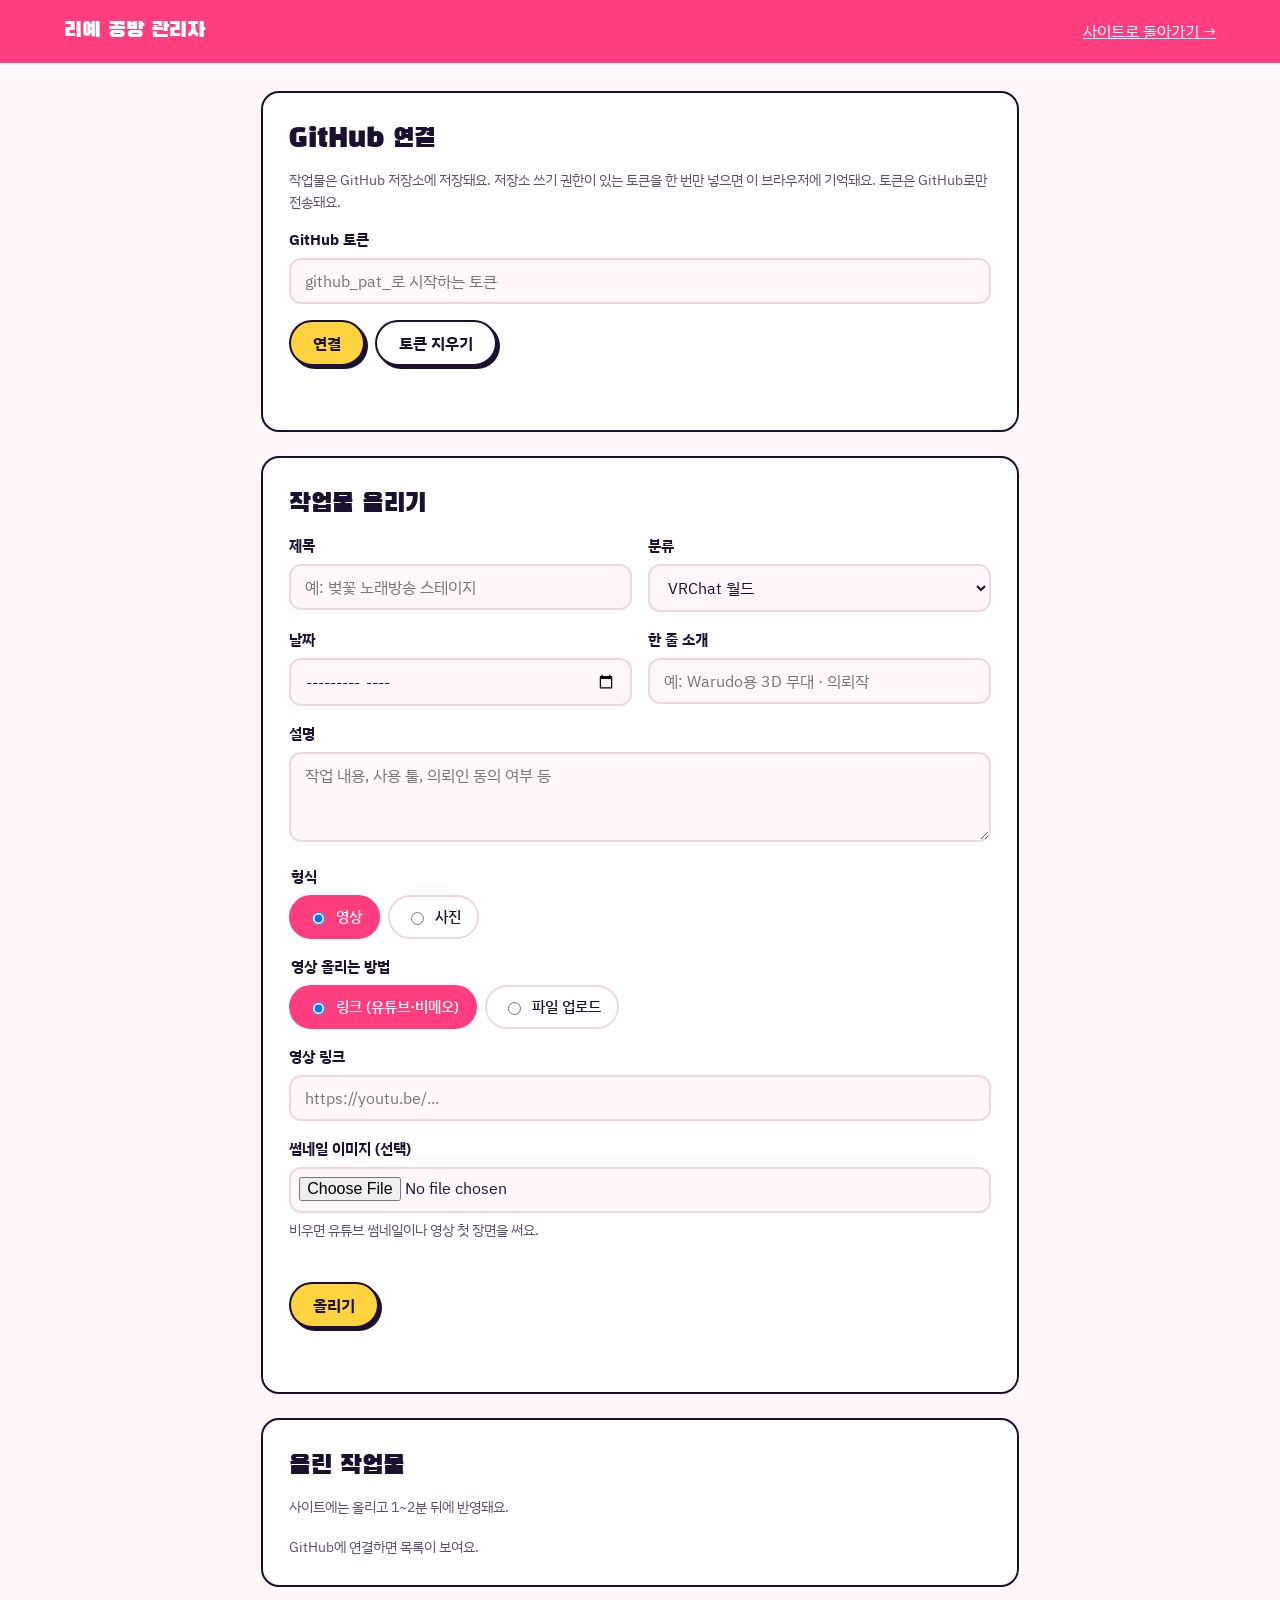
==== admin.html @ 63322f73 "Create admin.html" ====
<!DOCTYPE html>
<html lang="ko">
<head>
<meta charset="utf-8">
<meta name="viewport" content="width=device-width, initial-scale=1">
<meta name="robots" content="noindex">
<title>리예 공방 관리자</title>
<link href="https://fonts.googleapis.com/css2?family=Black+Han+Sans&family=IBM+Plex+Sans+KR:wght@400;500;700&display=swap" rel="stylesheet">
<style>
:root{color-scheme:light dark;--bg:light-dark(#fff7f9,#170d1f);--ink:light-dark(#1b1030,#f8eefc);--mute:light-dark(#5d4d6e,#c4b2d4);--card:light-dark(#fff,#24152f);--line:light-dark(#f0d6e0,#3a2647);--pink:#ff3d7f;--yel:#ffd23f}
*{box-sizing:border-box;min-width:0}
body{margin:0;background:var(--bg);color:var(--ink);font:16px/1.6 "IBM Plex Sans KR",system-ui,sans-serif}
header{background:var(--pink);color:#fff;padding:14px max(5vw,16px);display:flex;flex-wrap:wrap;gap:10px;align-items:center;justify-content:space-between}
header b{font-family:"Black Han Sans";font-size:22px;font-weight:400}
header a{color:#fff}
main{max-width:860px;margin:0 auto;padding:28px max(4vw,16px) 64px;display:grid;gap:24px}
h2{font-family:"Black Han Sans";font-weight:400;font-size:26px;margin:0 0 8px}
section{background:var(--card);border:2px solid light-dark(#1b1030,#5a3d6e);border-radius:18px;padding:clamp(16px,3vw,26px)}
label,legend{font-weight:700;font-size:15px;display:block;margin-bottom:6px}
input,select,textarea{width:100%;font:16px "IBM Plex Sans KR";color:var(--ink);background:var(--bg);border:2px solid var(--line);border-radius:12px;padding:10px 14px;min-height:46px}
input[type=file]{padding:8px}
textarea{min-height:90px;resize:vertical}
fieldset{border:0;padding:0;margin:0}
.grid{display:grid;gap:16px}
.two{display:grid;grid-template-columns:minmax(0,1fr) minmax(0,1fr);gap:16px}
.seg{display:flex;flex-wrap:wrap;gap:8px}
.seg label{display:inline-flex;align-items:center;gap:8px;min-height:44px;padding:0 16px;border:2px solid var(--line);border-radius:999px;cursor:pointer;font-weight:500;margin:0}
.seg input{width:auto;min-height:0}
.seg label:has(input:checked){background:var(--pink);border-color:var(--pink);color:#fff}
.btn{min-height:46px;padding:0 22px;border-radius:999px;border:2px solid #1b1030;background:var(--yel);color:#1b1030;font:700 16px "IBM Plex Sans KR";cursor:pointer;box-shadow:3px 3px 0 #1b1030}
.btn.g{background:var(--card);color:var(--ink)}
.btn:disabled{opacity:.5;cursor:wait}
.hint{font-size:14px;color:var(--mute);margin:6px 0 0}
.status{font-size:15px;min-height:1.5em;margin:0}
.ok{color:#14a05a}.bad{color:#e62a6c}
.list{display:grid;gap:10px}
.item{display:flex;align-items:center;gap:12px;border:1px solid var(--line);border-radius:12px;padding:10px 12px}
.item div{flex:1}.item b{display:block}.item span{font-size:14px;color:var(--mute)}
.item button{min-height:40px;padding:0 14px;border-radius:999px;border:2px solid var(--line);background:transparent;color:var(--ink);cursor:pointer;font:500 14px "IBM Plex Sans KR"}
.files{display:grid;gap:6px;margin-top:8px;font-size:14px;color:var(--mute)}
.bar{height:8px;border-radius:99px;background:var(--line);overflow:hidden;margin-top:8px}.bar i{display:block;height:100%;width:0;background:var(--pink);transition:width .2s}
[hidden]{display:none!important}
input:focus-visible,select:focus-visible,textarea:focus-visible,.btn:focus-visible,.seg label:has(input:focus-visible){outline:3px solid #5865f2;outline-offset:2px}
@media(max-width:600px){.two{grid-template-columns:minmax(0,1fr)}}
</style>
</head>
<body>
<header><b>리예 공방 관리자</b><a href="./">사이트로 돌아가기 →</a></header>
<main>

<section id="auth">
  <h2>GitHub 연결</h2>
  <p class="hint" style="margin:0 0 14px">작업물은 GitHub 저장소에 저장돼요. 저장소 쓰기 권한이 있는 토큰을 한 번만 넣으면 이 브라우저에 기억돼요. 토큰은 GitHub로만 전송돼요.</p>
  <div class="grid">
    <div><label for="tok">GitHub 토큰</label><input id="tok" type="password" autocomplete="off" placeholder="github_pat_로 시작하는 토큰"></div>
    <div style="display:flex;flex-wrap:wrap;gap:10px"><button class="btn" id="connect" type="button">연결</button><button class="btn g" id="logout" type="button">토큰 지우기</button></div>
    <p class="status" id="authMsg"></p>
  </div>
</section>

<section id="add">
  <h2>작업물 올리기</h2>
  <form id="f" class="grid" novalidate>
    <div class="two">
      <div><label for="title">제목</label><input id="title" placeholder="예: 벚꽃 노래방송 스테이지"></div>
      <div><label for="cat">분류</label><select id="cat"><option>VRChat 월드</option><option>방송 배경·무대</option><option>3D 모델링</option><option>방송용 영상</option><option>사진</option><option>기타</option></select></div>
    </div>
    <div class="two">
      <div><label for="date">날짜</label><input id="date" type="month"></div>
      <div><label for="desc0">한 줄 소개</label><input id="desc0" placeholder="예: Warudo용 3D 무대 · 의뢰작"></div>
    </div>
    <div><label for="desc">설명</label><textarea id="desc" placeholder="작업 내용, 사용 툴, 의뢰인 동의 여부 등"></textarea></div>

    <fieldset><legend>형식</legend>
      <div class="seg"><label><input type="radio" name="kind" value="video" checked>영상</label><label><input type="radio" name="kind" value="photo">사진</label></div>
    </fieldset>

    <div id="videoBox" class="grid">
      <fieldset><legend>영상 올리는 방법</legend>
        <div class="seg"><label><input type="radio" name="vsrc" value="link" checked>링크 (유튜브·비메오)</label><label><input type="radio" name="vsrc" value="file">파일 업로드</label></div>
      </fieldset>
      <div id="vLink"><label for="url">영상 링크</label><input id="url" inputmode="url" placeholder="https://youtu.be/..."></div>
      <div id="vFile" hidden><label for="vfile">영상 파일</label><input id="vfile" type="file" accept="video/*"><p class="hint">mp4(H.264) 권장. 파일 하나 최대 95MB까지, 긴 영상은 유튜브 링크를 추천해요.</p></div>
      <div><label for="thumb">썸네일 이미지 (선택)</label><input id="thumb" type="file" accept="image/*"><p class="hint">비우면 유튜브 썸네일이나 영상 첫 장면을 써요.</p></div>
    </div>

    <div id="photoBox" class="grid" hidden>
      <div><label for="pfiles">사진·영상 파일</label><input id="pfiles" type="file" accept="image/*,video/*" multiple><p class="hint">사진과 영상을 여러 개 함께 고를 수 있어요. 첫 번째 사진이 썸네일이 돼요.</p></div>
      <div><label for="plinks">추가 영상 링크 (선택, 줄마다 하나)</label><textarea id="plinks" style="min-height:60px" placeholder="https://youtu.be/..."></textarea></div>
    </div>
    <div class="files" id="picked"></div>

    <div><button class="btn" type="submit" id="save">올리기</button><div class="bar" hidden id="bar"><i></i></div></div>
    <p class="status" id="msg" role="status"></p>
  </form>
</section>

<section>
  <h2>올린 작업물</h2>
  <p class="hint" style="margin:0 0 12px">사이트에는 올리고 1~2분 뒤에 반영돼요.</p>
  <div class="list" id="list"><p class="hint">GitHub에 연결하면 목록이 보여요.</p></div>
</section>

</main>
<script>
{
const OWNER='Riye-web', REPO='riye-studio', BRANCH='main', API=`https://api.github.com/repos/${OWNER}/${REPO}`;
const $=id=>document.getElementById(id);
const esc=s=>String(s??'').replace(/[&<>"']/g,c=>({'&':'&amp;','<':'&lt;','>':'&gt;','"':'&quot;',"'":'&#39;'}[c]));
let token=''; try{token=localStorage.getItem('riye-gh')||''}catch(e){}
let works=[], worksSha=null;

const gh=async(path,opt={})=>{
  const r=await fetch(API+path,{...opt,headers:{Authorization:`Bearer ${token}`,Accept:'application/vnd.github+json','X-GitHub-Api-Version':'2022-11-28',...(opt.headers||{})}});
  if(!r.ok){const t=await r.json().catch(()=>({}));const e=new Error(t.message||r.status);e.status=r.status;throw e}
  return r.status===204?null:r.json();
};
const b64Text=s=>btoa(unescape(encodeURIComponent(s)));
const fromB64Text=s=>decodeURIComponent(escape(atob(s.replace(/\n/g,''))));
const fileB64=f=>new Promise((res,rej)=>{const r=new FileReader();r.onload=()=>res(String(r.result).split(',')[1]);r.onerror=rej;r.readAsDataURL(f)});
const slug=s=>s.normalize('NFKD').replace(/[^\w.-]+/g,'-').replace(/-+/g,'-').replace(/^-|-$/g,'').toLowerCase()||'file';

const loadWorks=async()=>{
  try{const d=await gh(`/contents/works.json?ref=${BRANCH}`);worksSha=d.sha;works=JSON.parse(fromB64Text(d.content)||'[]')}
  catch(e){if(e.status===404){works=[];worksSha=null}else throw e}
  renderList();
};
const saveWorks=async(msg)=>{
  const body={message:msg,content:b64Text(JSON.stringify(works,null,2)+'\n'),branch:BRANCH};
  if(worksSha) body.sha=worksSha;
  const d=await gh('/contents/works.json',{method:'PUT',body:JSON.stringify(body)});
  worksSha=d.content.sha;
};
const renderList=()=>{
  $('list').innerHTML=works.length?works.map(w=>`<div class="item"><div><b>${esc(w.title)}</b><span>${esc([w.kind==='photo'?'사진':'영상',w.category,w.date,`미디어 ${(w.media||[]).length}개`].filter(Boolean).join(' · '))}</span></div><button type="button" data-up="${esc(w.id)}" aria-label="위로">↑</button><button type="button" data-del="${esc(w.id)}">삭제</button></div>`).join(''):'<p class="hint">아직 올린 작업물이 없어요.</p>';
};

const connect=async()=>{
  token=$('tok').value.trim()||token;
  if(!token){$('authMsg').innerHTML='<span class="bad">토큰을 넣어주세요.</span>';return}
  $('authMsg').textContent='확인 중…';
  try{
    const r=await gh('');
    if(!r.permissions||!r.permissions.push) throw new Error('이 토큰은 저장소 쓰기 권한이 없어요');
    try{localStorage.setItem('riye-gh',token)}catch(e){}
    $('tok').value='';$('authMsg').innerHTML=`<span class="ok">${esc(r.full_name)} 연결됨</span>`;
    await loadWorks();
  }catch(e){$('authMsg').innerHTML=`<span class="bad">연결 실패: ${esc(e.message)}</span>`}
};
$('connect').addEventListener('click',connect);
$('logout').addEventListener('click',()=>{token='';try{localStorage.removeItem('riye-gh')}catch(e){}$('authMsg').textContent='토큰을 지웠어요.';$('list').innerHTML='<p class="hint">GitHub에 연결하면 목록이 보여요.</p>'});
if(token) connect();

const kind=()=>document.querySelector('input[name=kind]:checked').value;
const vsrc=()=>document.querySelector('input[name=vsrc]:checked').value;
const sync=()=>{
  $('videoBox').hidden=kind()!=='video';$('photoBox').hidden=kind()!=='photo';
  $('vLink').hidden=vsrc()!=='link';$('vFile').hidden=vsrc()!=='file';
  const fs=kind()==='photo'?[...$('pfiles').files]:[...(vsrc()==='file'?$('vfile').files:[]),...$('thumb').files];
  $('picked').innerHTML=fs.map(f=>`<span>${f.type.startsWith('video')?'🎬':'🖼'} ${esc(f.name)} · ${(f.size/1048576).toFixed(1)}MB${f.size>95*1048576?' <b class="bad">너무 커요</b>':''}</span>`).join('');
};
$('f').addEventListener('change',sync);sync();

const isLink=u=>/^https?:\/\/\S+$/i.test(u);
$('f').addEventListener('submit',async e=>{
  e.preventDefault();
  const msg=$('msg'),bar=$('bar'),fill=bar.firstElementChild;
  if(!token){msg.innerHTML='<span class="bad">먼저 GitHub에 연결해 주세요.</span>';return}
  const title=$('title').value.trim();
  if(!title){msg.innerHTML='<span class="bad">제목을 넣어주세요.</span>';$('title').focus();return}
  const k=kind(), uploads=[], media=[];let thumbFile=null;
  if(k==='video'){
    if(vsrc()==='link'){const u=$('url').value.trim();if(!isLink(u)){msg.innerHTML='<span class="bad">영상 링크를 확인해 주세요.</span>';return}media.push({type:'link',src:u})}
    else{const f=$('vfile').files[0];if(!f){msg.innerHTML='<span class="bad">영상 파일을 골라주세요.</span>';return}uploads.push({f,type:'video'})}
    thumbFile=$('thumb').files[0]||null;
  }else{
    const fs=[...$('pfiles').files];
    const links=$('plinks').value.split('\n').map(s=>s.trim()).filter(Boolean);
    if(!fs.length&&!links.length){msg.innerHTML='<span class="bad">사진이나 영상을 골라주세요.</span>';return}
    if(links.some(l=>!isLink(l))){msg.innerHTML='<span class="bad">영상 링크 형식을 확인해 주세요.</span>';return}
    fs.forEach(f=>uploads.push({f,type:f.type.startsWith('video')?'video':'image'}));
    links.forEach(l=>media.push({type:'link',src:l}));
  }
  const all=[...uploads.map(u=>u.f),...(thumbFile?[thumbFile]:[])];
  if(all.some(f=>f.size>95*1048576)){msg.innerHTML='<span class="bad">95MB가 넘는 파일이 있어요. 유튜브 링크로 올려주세요.</span>';return}

  const id=new Date().toISOString().slice(0,10).replace(/-/g,'')+'-'+Math.random().toString(36).slice(2,7);
  $('save').disabled=true;bar.hidden=false;fill.style.width='0%';
  try{
    const total=all.length+1;let done=0;
    const put=async(f,i)=>{
      const path=`works/${id}/${String(i).padStart(2,'0')}-${slug(f.name)}`;
      msg.textContent=`올리는 중: ${f.name}`;
      await gh('/contents/'+path.split('/').map(encodeURIComponent).join('/'),{method:'PUT',body:JSON.stringify({message:`포트폴리오 파일: ${title}`,content:await fileB64(f),branch:BRANCH})});
      fill.style.width=(++done/total*100)+'%';return path;
    };
    const fileMedia=[];
    for(let i=0;i<uploads.length;i++) fileMedia.push({type:uploads[i].type,src:await put(uploads[i].f,i+1)});
    const thumb=thumbFile?await put(thumbFile,0):undefined;
    msg.textContent='목록 저장 중…';
    await loadWorks();
    works.unshift({id,title,kind:k,category:$('cat').value,date:$('date').value.replace('-','.'),summary:$('desc0').value.trim(),desc:$('desc').value.trim(),...(thumb?{thumb}:{}),media:[...fileMedia,...media]});
    await saveWorks(`포트폴리오 추가: ${title}`);
    fill.style.width='100%';renderList();
    msg.innerHTML='<span class="ok">올렸어요! 1~2분 뒤 사이트에 나와요.</span>';
    $('f').reset();sync();
  }catch(err){msg.innerHTML=`<span class="bad">실패했어요: ${esc(err.message)}</span>`}
  finally{$('save').disabled=false;setTimeout(()=>bar.hidden=true,1500)}
});

$('list').addEventListener('click',async e=>{
  const del=e.target.closest('[data-del]'),up=e.target.closest('[data-up]');
  if(!del&&!up) return;
  const id=(del||up).dataset.del||(del||up).dataset.up;
  const i=works.findIndex(w=>w.id===id);if(i<0) return;
  if(del){
    if(del.dataset.sure!=='1'){del.dataset.sure='1';del.textContent='한 번 더 누르면 삭제';setTimeout(()=>{del.dataset.sure='';del.textContent='삭제'},4000);return}
    const [w]=works.splice(i,1);
    try{await saveWorks(`포트폴리오 삭제: ${w.title}`);renderList()}catch(err){works.splice(i,0,w);alert2(err)}
  }else if(i>0){
    [works[i-1],works[i]]=[works[i],works[i-1]];
    try{await saveWorks('포트폴리오 순서 변경');renderList()}catch(err){[works[i-1],works[i]]=[works[i],works[i-1]];alert2(err)}
  }
});
const alert2=err=>{$('msg').innerHTML=`<span class="bad">저장 실패: ${esc(err.message)} — 새로고침 후 다시 해주세요.</span>`};
}
</script>
</body>
</html>
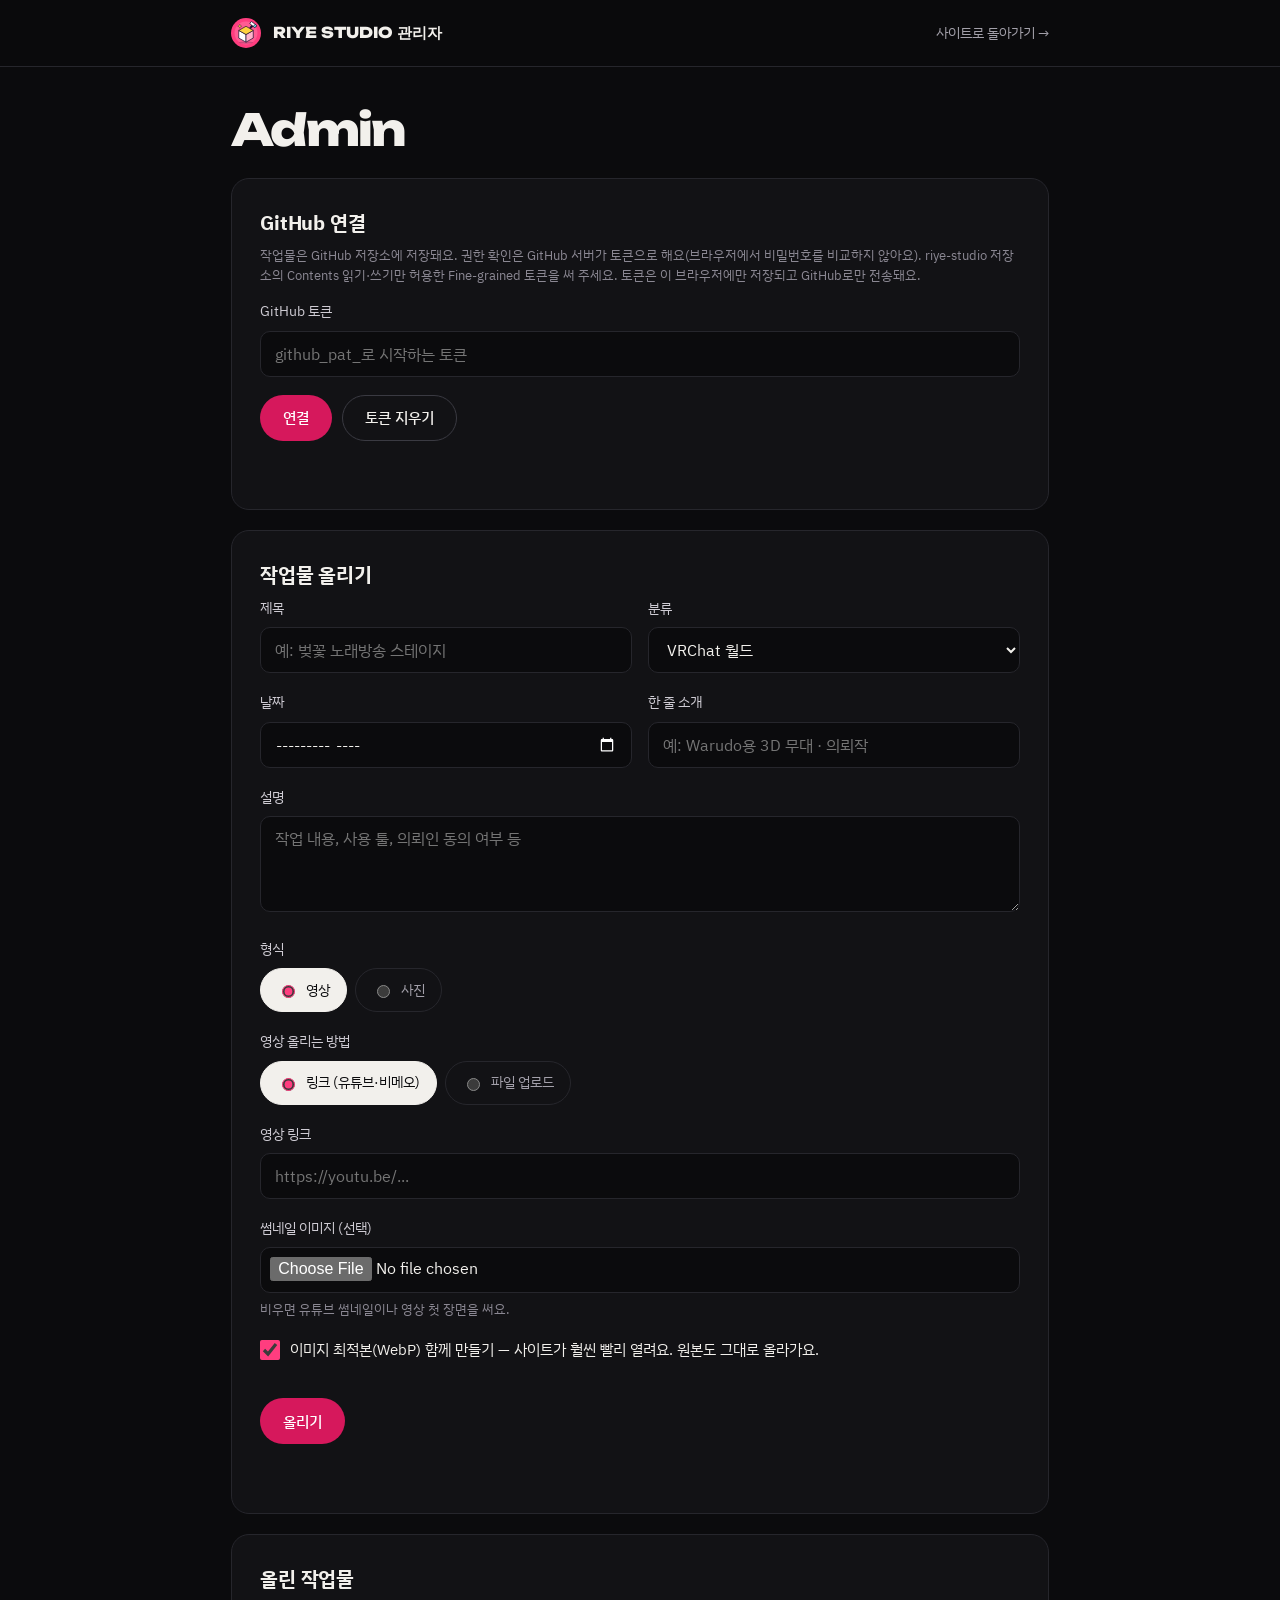
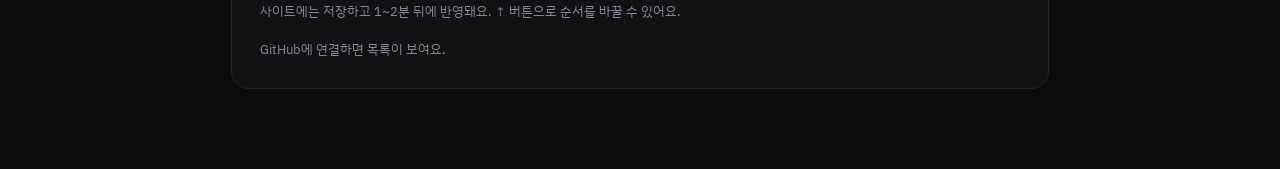
==== commit f036aa75: "Update admin.html" ====
--- a/admin.html
+++ b/admin.html
@@ -4,57 +4,69 @@
 <meta charset="utf-8">
 <meta name="viewport" content="width=device-width, initial-scale=1">
 <meta name="robots" content="noindex">
-<title>리예 공방 관리자</title>
-<link href="https://fonts.googleapis.com/css2?family=Black+Han+Sans&family=IBM+Plex+Sans+KR:wght@400;500;700&display=swap" rel="stylesheet">
+<title>RIYE STUDIO 관리자</title>
+<link rel="icon" href="assets/logo.svg" type="image/svg+xml">
+<link href="https://fonts.googleapis.com/css2?family=IBM+Plex+Sans+KR:wght@400;500;700&family=Unbounded:wght@600;800&display=swap" rel="stylesheet">
 <style>
-:root{color-scheme:light dark;--bg:light-dark(#fff7f9,#170d1f);--ink:light-dark(#1b1030,#f8eefc);--mute:light-dark(#5d4d6e,#c4b2d4);--card:light-dark(#fff,#24152f);--line:light-dark(#f0d6e0,#3a2647);--pink:#ff3d7f;--yel:#ffd23f}
+:root{--bg:#0b0b0d;--bg2:#121215;--bg3:#1a1a1f;--line:#26262c;--ink:#f2f0ec;--mute:#a3a0aa;--dim:#8b8893;--pink:#ff3d7f;--ok:#5fd99a;color-scheme:dark}
 *{box-sizing:border-box;min-width:0}
 body{margin:0;background:var(--bg);color:var(--ink);font:16px/1.6 "IBM Plex Sans KR",system-ui,sans-serif}
-header{background:var(--pink);color:#fff;padding:14px max(5vw,16px);display:flex;flex-wrap:wrap;gap:10px;align-items:center;justify-content:space-between}
-header b{font-family:"Black Han Sans";font-size:22px;font-weight:400}
-header a{color:#fff}
-main{max-width:860px;margin:0 auto;padding:28px max(4vw,16px) 64px;display:grid;gap:24px}
-h2{font-family:"Black Han Sans";font-weight:400;font-size:26px;margin:0 0 8px}
-section{background:var(--card);border:2px solid light-dark(#1b1030,#5a3d6e);border-radius:18px;padding:clamp(16px,3vw,26px)}
-label,legend{font-weight:700;font-size:15px;display:block;margin-bottom:6px}
-input,select,textarea{width:100%;font:16px "IBM Plex Sans KR";color:var(--ink);background:var(--bg);border:2px solid var(--line);border-radius:12px;padding:10px 14px;min-height:46px}
-input[type=file]{padding:8px}
-textarea{min-height:90px;resize:vertical}
+header{position:sticky;top:0;z-index:5;background:rgba(11,11,13,.85);backdrop-filter:blur(12px);border-bottom:1px solid var(--line)}
+.hd{max-width:920px;margin:0 auto;padding:12px max(4vw,16px);display:flex;align-items:center;gap:12px}
+.hd img{border-radius:50%}
+.hd b{font:800 15px Unbounded,sans-serif;margin-right:auto}
+.hd a{color:var(--mute);font-size:14px;text-decoration:none;padding:10px 0}
+.hd a:hover{color:var(--ink)}
+main{max-width:920px;margin:0 auto;padding:32px max(4vw,16px) 80px;display:grid;gap:20px}
+h1{font:800 clamp(28px,5vw,44px)/1.05 Unbounded,sans-serif;letter-spacing:-.04em;margin:8px 0 4px}
+h2{font-size:20px;margin:0 0 6px;letter-spacing:-.01em}
+section{background:var(--bg2);border:1px solid var(--line);border-radius:18px;padding:clamp(18px,3vw,28px)}
+label,legend{font-size:14px;color:#cfccd4;display:block;margin-bottom:8px;padding:0}
+input,select,textarea{width:100%;font:16px "IBM Plex Sans KR",sans-serif;color:var(--ink);background:var(--bg);border:1px solid var(--line);border-radius:10px;padding:10px 14px;min-height:46px}
+input[type=file]{padding:9px}
+input:focus-visible,select:focus-visible,textarea:focus-visible,button:focus-visible,a:focus-visible{outline:2px solid var(--pink);outline-offset:2px}
+textarea{min-height:96px;resize:vertical}
 fieldset{border:0;padding:0;margin:0}
-.grid{display:grid;gap:16px}
+.grid{display:grid;gap:18px}
 .two{display:grid;grid-template-columns:minmax(0,1fr) minmax(0,1fr);gap:16px}
 .seg{display:flex;flex-wrap:wrap;gap:8px}
-.seg label{display:inline-flex;align-items:center;gap:8px;min-height:44px;padding:0 16px;border:2px solid var(--line);border-radius:999px;cursor:pointer;font-weight:500;margin:0}
-.seg input{width:auto;min-height:0}
-.seg label:has(input:checked){background:var(--pink);border-color:var(--pink);color:#fff}
-.btn{min-height:46px;padding:0 22px;border-radius:999px;border:2px solid #1b1030;background:var(--yel);color:#1b1030;font:700 16px "IBM Plex Sans KR";cursor:pointer;box-shadow:3px 3px 0 #1b1030}
-.btn.g{background:var(--card);color:var(--ink)}
-.btn:disabled{opacity:.5;cursor:wait}
-.hint{font-size:14px;color:var(--mute);margin:6px 0 0}
+.seg label{display:inline-flex;align-items:center;gap:8px;min-height:44px;padding:0 16px;border:1px solid var(--line);border-radius:999px;cursor:pointer;margin:0;color:var(--mute)}
+.seg input{width:auto;min-height:0;accent-color:var(--pink)}
+.seg label:has(input:checked){background:var(--ink);border-color:var(--ink);color:var(--bg)}
+.check{display:flex;gap:10px;align-items:flex-start;font-size:15px;color:var(--ink);cursor:pointer;margin:0}
+.check input{width:20px;height:20px;min-height:0;margin:2px 0 0;accent-color:var(--pink)}
+.btn{min-height:46px;padding:0 22px;border-radius:999px;border:1px solid transparent;background:#d6185c;color:#fff;font:500 15px "IBM Plex Sans KR",sans-serif;cursor:pointer}
+.btn.g{background:transparent;border-color:#3a3a42;color:var(--ink)}
+.btn:disabled{opacity:.5;cursor:progress}
+.row{display:flex;flex-wrap:wrap;gap:10px;align-items:center}
+.hint{font-size:13px;color:var(--dim);margin:6px 0 0}
 .status{font-size:15px;min-height:1.5em;margin:0}
-.ok{color:#14a05a}.bad{color:#e62a6c}
+.ok{color:var(--ok)}.bad{color:#ff6a9c}
 .list{display:grid;gap:10px}
-.item{display:flex;align-items:center;gap:12px;border:1px solid var(--line);border-radius:12px;padding:10px 12px}
-.item div{flex:1}.item b{display:block}.item span{font-size:14px;color:var(--mute)}
-.item button{min-height:40px;padding:0 14px;border-radius:999px;border:2px solid var(--line);background:transparent;color:var(--ink);cursor:pointer;font:500 14px "IBM Plex Sans KR"}
-.files{display:grid;gap:6px;margin-top:8px;font-size:14px;color:var(--mute)}
-.bar{height:8px;border-radius:99px;background:var(--line);overflow:hidden;margin-top:8px}.bar i{display:block;height:100%;width:0;background:var(--pink);transition:width .2s}
+.item{display:flex;align-items:center;gap:12px;border:1px solid var(--line);border-radius:12px;padding:10px;background:var(--bg)}
+.item img{width:72px;height:54px;object-fit:cover;border-radius:8px;flex:none;background:var(--bg3)}
+.item div{flex:1}.item b{display:block;line-height:1.3}.item span{font-size:13px;color:var(--mute)}
+.item button{min-height:40px;min-width:40px;padding:0 12px;border-radius:999px;border:1px solid var(--line);background:transparent;color:var(--ink);cursor:pointer;font-size:14px}
+.item button:hover{border-color:var(--ink)}
+.files{display:grid;gap:4px;font-size:14px;color:var(--mute)}
+.bar{height:6px;border-radius:99px;background:var(--line);overflow:hidden;margin-top:10px}.bar i{display:block;height:100%;width:0;background:var(--pink);transition:width .2s}
+.edit{border-color:var(--pink)}
 [hidden]{display:none!important}
-input:focus-visible,select:focus-visible,textarea:focus-visible,.btn:focus-visible,.seg label:has(input:focus-visible){outline:3px solid #5865f2;outline-offset:2px}
-@media(max-width:600px){.two{grid-template-columns:minmax(0,1fr)}}
+@media(max-width:600px){.two{grid-template-columns:minmax(0,1fr)}.item{flex-wrap:wrap}.item img{width:56px;height:42px}.row .btn{flex:1}}
 </style>
 </head>
 <body>
-<header><b>리예 공방 관리자</b><a href="./">사이트로 돌아가기 →</a></header>
+<header><div class="hd"><img src="assets/logo.svg" alt="" width="30" height="30"><b>RIYE STUDIO 관리자</b><a href="./">사이트로 돌아가기 →</a></div></header>
 <main>
+<h1>Admin</h1>
 
 <section id="auth">
   <h2>GitHub 연결</h2>
-  <p class="hint" style="margin:0 0 14px">작업물은 GitHub 저장소에 저장돼요. 저장소 쓰기 권한이 있는 토큰을 한 번만 넣으면 이 브라우저에 기억돼요. 토큰은 GitHub로만 전송돼요.</p>
+  <p class="hint" style="margin:0 0 14px">작업물은 GitHub 저장소에 저장돼요. 권한 확인은 GitHub 서버가 토큰으로 해요(브라우저에서 비밀번호를 비교하지 않아요). riye-studio 저장소의 Contents 읽기·쓰기만 허용한 Fine-grained 토큰을 써 주세요. 토큰은 이 브라우저에만 저장되고 GitHub로만 전송돼요.</p>
   <div class="grid">
     <div><label for="tok">GitHub 토큰</label><input id="tok" type="password" autocomplete="off" placeholder="github_pat_로 시작하는 토큰"></div>
-    <div style="display:flex;flex-wrap:wrap;gap:10px"><button class="btn" id="connect" type="button">연결</button><button class="btn g" id="logout" type="button">토큰 지우기</button></div>
-    <p class="status" id="authMsg"></p>
+    <div class="row"><button class="btn" id="connect" type="button">연결</button><button class="btn g" id="logout" type="button">토큰 지우기</button></div>
+    <p class="status" id="authMsg" role="status"></p>
   </div>
 </section>
 
@@ -88,6 +100,7 @@
       <div><label for="pfiles">사진·영상 파일</label><input id="pfiles" type="file" accept="image/*,video/*" multiple><p class="hint">사진과 영상을 여러 개 함께 고를 수 있어요. 첫 번째 사진이 썸네일이 돼요.</p></div>
       <div><label for="plinks">추가 영상 링크 (선택, 줄마다 하나)</label><textarea id="plinks" style="min-height:60px" placeholder="https://youtu.be/..."></textarea></div>
     </div>
+    <label class="check"><input type="checkbox" id="optimize" checked> <span>이미지 최적본(WebP) 함께 만들기 — 사이트가 훨씬 빨리 열려요. 원본도 그대로 올라가요.</span></label>
     <div class="files" id="picked"></div>
 
     <div><button class="btn" type="submit" id="save">올리기</button><div class="bar" hidden id="bar"><i></i></div></div>
@@ -95,9 +108,27 @@
   </form>
 </section>
 
+<section id="editBox" class="edit" hidden>
+  <h2>작업물 정보 수정</h2>
+  <p class="hint" style="margin:0 0 14px">제목, 분류, 날짜, 소개, 설명을 고칠 수 있어요. 이미지·영상을 바꾸려면 삭제 후 다시 올려 주세요.</p>
+  <form id="ef" class="grid" novalidate>
+    <div class="two">
+      <div><label for="eTitle">제목</label><input id="eTitle"></div>
+      <div><label for="eCat">분류</label><select id="eCat"><option>VRChat 월드</option><option>방송 배경·무대</option><option>3D 모델링</option><option>방송용 영상</option><option>사진</option><option>기타</option></select></div>
+    </div>
+    <div class="two">
+      <div><label for="eDate">날짜</label><input id="eDate" type="month"></div>
+      <div><label for="eSum">한 줄 소개</label><input id="eSum"></div>
+    </div>
+    <div><label for="eDesc">설명</label><textarea id="eDesc"></textarea></div>
+    <div class="row"><button class="btn" type="submit" id="eSave">저장</button><button class="btn g" type="button" id="eCancel">취소</button></div>
+    <p class="status" id="eMsg" role="status"></p>
+  </form>
+</section>
+
 <section>
   <h2>올린 작업물</h2>
-  <p class="hint" style="margin:0 0 12px">사이트에는 올리고 1~2분 뒤에 반영돼요.</p>
+  <p class="hint" style="margin:0 0 12px">사이트에는 저장하고 1~2분 뒤에 반영돼요. ↑ 버튼으로 순서를 바꿀 수 있어요.</p>
   <div class="list" id="list"><p class="hint">GitHub에 연결하면 목록이 보여요.</p></div>
 </section>
 
@@ -108,7 +139,7 @@
 const $=id=>document.getElementById(id);
 const esc=s=>String(s??'').replace(/[&<>"']/g,c=>({'&':'&amp;','<':'&lt;','>':'&gt;','"':'&quot;',"'":'&#39;'}[c]));
 let token=''; try{token=localStorage.getItem('riye-gh')||''}catch(e){}
-let works=[], worksSha=null;
+let works=[], worksSha=null, editId=null;
 
 const gh=async(path,opt={})=>{
   const r=await fetch(API+path,{...opt,headers:{Authorization:`Bearer ${token}`,Accept:'application/vnd.github+json','X-GitHub-Api-Version':'2022-11-28',...(opt.headers||{})}});
@@ -117,8 +148,30 @@
 };
 const b64Text=s=>btoa(unescape(encodeURIComponent(s)));
 const fromB64Text=s=>decodeURIComponent(escape(atob(s.replace(/\n/g,''))));
-const fileB64=f=>new Promise((res,rej)=>{const r=new FileReader();r.onload=()=>res(String(r.result).split(',')[1]);r.onerror=rej;r.readAsDataURL(f)});
+const blobB64=f=>new Promise((res,rej)=>{const r=new FileReader();r.onload=()=>res(String(r.result).split(',')[1]);r.onerror=rej;r.readAsDataURL(f)});
 const slug=s=>s.normalize('NFKD').replace(/[^\w.-]+/g,'-').replace(/-+/g,'-').replace(/^-|-$/g,'').toLowerCase()||'file';
+const thumbOf=w=>{if(w.thumbSm||w.thumb)return w.thumbSm||w.thumb;const m=(w.media||[]).find(m=>m.type==='image');return m?(m.sm||m.src):''};
+
+const findBars=bmp=>{
+  const sw=Math.max(1,Math.round(bmp.width/8)),sh=Math.max(1,Math.round(bmp.height/8));
+  const c=document.createElement('canvas');c.width=sw;c.height=sh;const x=c.getContext('2d',{willReadFrequently:true});x.drawImage(bmp,0,0,sw,sh);
+  const d=x.getImageData(0,0,sw,sh).data;const dark=y=>{for(let i=0;i<sw;i++){const o=(y*sw+i)*4;if(Math.max(d[o],d[o+1],d[o+2])>24)return false}return true};
+  let top=0,bot=0;while(top<sh/3&&dark(top))top++;while(bot<sh/3&&dark(sh-1-bot))bot++;
+  return top>sh*.02&&bot>sh*.02?[Math.round(top*bmp.height/sh),Math.round(bot*bmp.height/sh)]:[0,0];
+};
+// WebP 최적본: 긴 변 기준으로 줄여서 WebP로 변환 (GIF·SVG는 원본만)
+const toWebp=async(file,max)=>{
+  if(!/^image\/(png|jpe?g|webp|bmp)$/.test(file.type))return null;
+  const bmp=await createImageBitmap(file);
+  // 위아래 검은 여백(레터박스)이 있으면 최적본에서만 잘라내요. 원본은 그대로 올라가요.
+  const [t,bt]=findBars(bmp), sh=bmp.height-t-bt;
+  const k=Math.min(1,max/Math.max(bmp.width,sh));
+  const w=Math.round(bmp.width*k),h=Math.round(sh*k);
+  const c=document.createElement('canvas');c.width=w;c.height=h;
+  c.getContext('2d').drawImage(bmp,0,t,bmp.width,sh,0,0,w,h);bmp.close&&bmp.close();
+  const blob=await new Promise(r=>c.toBlob(r,'image/webp',.82));
+  return blob&&blob.type==='image/webp'?blob:null;
+};
 
 const loadWorks=async()=>{
   try{const d=await gh(`/contents/works.json?ref=${BRANCH}`);worksSha=d.sha;works=JSON.parse(fromB64Text(d.content)||'[]')}
@@ -132,7 +185,7 @@
   worksSha=d.content.sha;
 };
 const renderList=()=>{
-  $('list').innerHTML=works.length?works.map(w=>`<div class="item"><div><b>${esc(w.title)}</b><span>${esc([w.kind==='photo'?'사진':'영상',w.category,w.date,`미디어 ${(w.media||[]).length}개`].filter(Boolean).join(' · '))}</span></div><button type="button" data-up="${esc(w.id)}" aria-label="위로">↑</button><button type="button" data-del="${esc(w.id)}">삭제</button></div>`).join(''):'<p class="hint">아직 올린 작업물이 없어요.</p>';
+  $('list').innerHTML=works.length?works.map(w=>{const t=thumbOf(w);return `<div class="item">${t?`<img src="${esc(t)}" alt="" loading="lazy">`:''}<div><b>${esc(w.title)}</b><span>${esc([w.kind==='photo'?'사진':'영상',w.category,w.date,`미디어 ${(w.media||[]).length}개`].filter(Boolean).join(' · '))}</span></div><button type="button" data-up="${esc(w.id)}" aria-label="${esc(w.title)} 위로">↑</button><button type="button" data-edit="${esc(w.id)}">편집</button><button type="button" data-del="${esc(w.id)}">삭제</button></div>`}).join(''):'<p class="hint">아직 올린 작업물이 없어요.</p>';
 };
 
 const connect=async()=>{
@@ -183,38 +236,75 @@
   }
   const all=[...uploads.map(u=>u.f),...(thumbFile?[thumbFile]:[])];
   if(all.some(f=>f.size>95*1048576)){msg.innerHTML='<span class="bad">95MB가 넘는 파일이 있어요. 유튜브 링크로 올려주세요.</span>';return}
+  const opt=$('optimize').checked;
+  const nImg=all.filter(f=>f.type.startsWith('image')).length;
 
   const id=new Date().toISOString().slice(0,10).replace(/-/g,'')+'-'+Math.random().toString(36).slice(2,7);
   $('save').disabled=true;bar.hidden=false;fill.style.width='0%';
   try{
-    const total=all.length+1;let done=0;
-    const put=async(f,i)=>{
-      const path=`works/${id}/${String(i).padStart(2,'0')}-${slug(f.name)}`;
-      msg.textContent=`올리는 중: ${f.name}`;
-      await gh('/contents/'+path.split('/').map(encodeURIComponent).join('/'),{method:'PUT',body:JSON.stringify({message:`포트폴리오 파일: ${title}`,content:await fileB64(f),branch:BRANCH})});
+    const total=all.length+(opt?nImg*2:0)+1;let done=0;
+    const putBlob=async(blob,path,label)=>{
+      msg.textContent=`올리는 중: ${label}`;
+      await gh('/contents/'+path.split('/').map(encodeURIComponent).join('/'),{method:'PUT',body:JSON.stringify({message:`포트폴리오 파일: ${title}`,content:await blobB64(blob),branch:BRANCH})});
       fill.style.width=(++done/total*100)+'%';return path;
     };
+    const putFile=async(f,i)=>{
+      const base=`works/${id}/${String(i).padStart(2,'0')}-${slug(f.name)}`;
+      const out={src:await putBlob(f,base,f.name)};
+      if(opt&&f.type.startsWith('image')){
+        const stem=base.replace(/\.[^./]+$/,'');
+        try{
+          const big=await toWebp(f,1600); if(big) out.opt=await putBlob(big,stem+'.opt.webp',f.name+' (최적본)'); else done++;
+          const sm=await toWebp(f,720); if(sm) out.sm=await putBlob(sm,stem+'.sm.webp',f.name+' (작은 최적본)'); else done++;
+        }catch(err){done+=2}
+      }
+      return out;
+    };
     const fileMedia=[];
-    for(let i=0;i<uploads.length;i++) fileMedia.push({type:uploads[i].type,src:await put(uploads[i].f,i+1)});
-    const thumb=thumbFile?await put(thumbFile,0):undefined;
+    for(let i=0;i<uploads.length;i++){const r=await putFile(uploads[i].f,i+1);fileMedia.push({type:uploads[i].type,...r})}
+    let thumb={};
+    if(thumbFile){const r=await putFile(thumbFile,0);thumb={thumb:r.src,...(r.sm?{thumbSm:r.sm}:{})}}
     msg.textContent='목록 저장 중…';
     await loadWorks();
-    works.unshift({id,title,kind:k,category:$('cat').value,date:$('date').value.replace('-','.'),summary:$('desc0').value.trim(),desc:$('desc').value.trim(),...(thumb?{thumb}:{}),media:[...fileMedia,...media]});
+    works.unshift({id,title,kind:k,category:$('cat').value,date:$('date').value.replace('-','.'),summary:$('desc0').value.trim(),desc:$('desc').value.trim(),...thumb,media:[...fileMedia,...media]});
     await saveWorks(`포트폴리오 추가: ${title}`);
     fill.style.width='100%';renderList();
     msg.innerHTML='<span class="ok">올렸어요! 1~2분 뒤 사이트에 나와요.</span>';
-    $('f').reset();sync();
+    HTMLFormElement.prototype.reset.call($('f'));sync();
   }catch(err){msg.innerHTML=`<span class="bad">실패했어요: ${esc(err.message)}</span>`}
   finally{$('save').disabled=false;setTimeout(()=>bar.hidden=true,1500)}
 });
 
+// 편집
+const openEdit=w=>{
+  editId=w.id;$('editBox').hidden=false;
+  $('eTitle').value=w.title||'';$('eCat').value=w.category||'기타';$('eDate').value=(w.date||'').replace('.','-');$('eSum').value=w.summary||'';$('eDesc').value=w.desc||'';$('eMsg').textContent='';
+  $('editBox').scrollIntoView({behavior:'smooth',block:'start'});$('eTitle').focus({preventScroll:true});
+};
+$('eCancel').addEventListener('click',()=>{editId=null;$('editBox').hidden=true});
+$('ef').addEventListener('submit',async e=>{
+  e.preventDefault();
+  if(!editId)return;
+  const title=$('eTitle').value.trim();
+  if(!title){$('eMsg').innerHTML='<span class="bad">제목을 넣어주세요.</span>';return}
+  $('eSave').disabled=true;$('eMsg').textContent='저장 중…';
+  try{
+    await loadWorks();
+    const w=works.find(x=>x.id===editId);if(!w)throw new Error('작업물을 찾지 못했어요');
+    Object.assign(w,{title,category:$('eCat').value,date:$('eDate').value.replace('-','.'),summary:$('eSum').value.trim(),desc:$('eDesc').value.trim()});
+    await saveWorks(`포트폴리오 수정: ${title}`);renderList();
+    $('eMsg').innerHTML='<span class="ok">저장했어요! 1~2분 뒤 사이트에 반영돼요.</span>';
+  }catch(err){$('eMsg').innerHTML=`<span class="bad">저장 실패: ${esc(err.message)}</span>`}
+  finally{$('eSave').disabled=false}
+});
+
 $('list').addEventListener('click',async e=>{
-  const del=e.target.closest('[data-del]'),up=e.target.closest('[data-up]');
-  if(!del&&!up) return;
-  const id=(del||up).dataset.del||(del||up).dataset.up;
+  const b=e.target.closest('button');if(!b)return;
+  const id=b.dataset.del||b.dataset.up||b.dataset.edit;
   const i=works.findIndex(w=>w.id===id);if(i<0) return;
-  if(del){
-    if(del.dataset.sure!=='1'){del.dataset.sure='1';del.textContent='한 번 더 누르면 삭제';setTimeout(()=>{del.dataset.sure='';del.textContent='삭제'},4000);return}
+  if(b.dataset.edit){openEdit(works[i]);return}
+  if(b.dataset.del){
+    if(b.dataset.sure!=='1'){b.dataset.sure='1';b.textContent='한 번 더 누르면 삭제';setTimeout(()=>{b.dataset.sure='';b.textContent='삭제'},4000);return}
     const [w]=works.splice(i,1);
     try{await saveWorks(`포트폴리오 삭제: ${w.title}`);renderList()}catch(err){works.splice(i,0,w);alert2(err)}
   }else if(i>0){
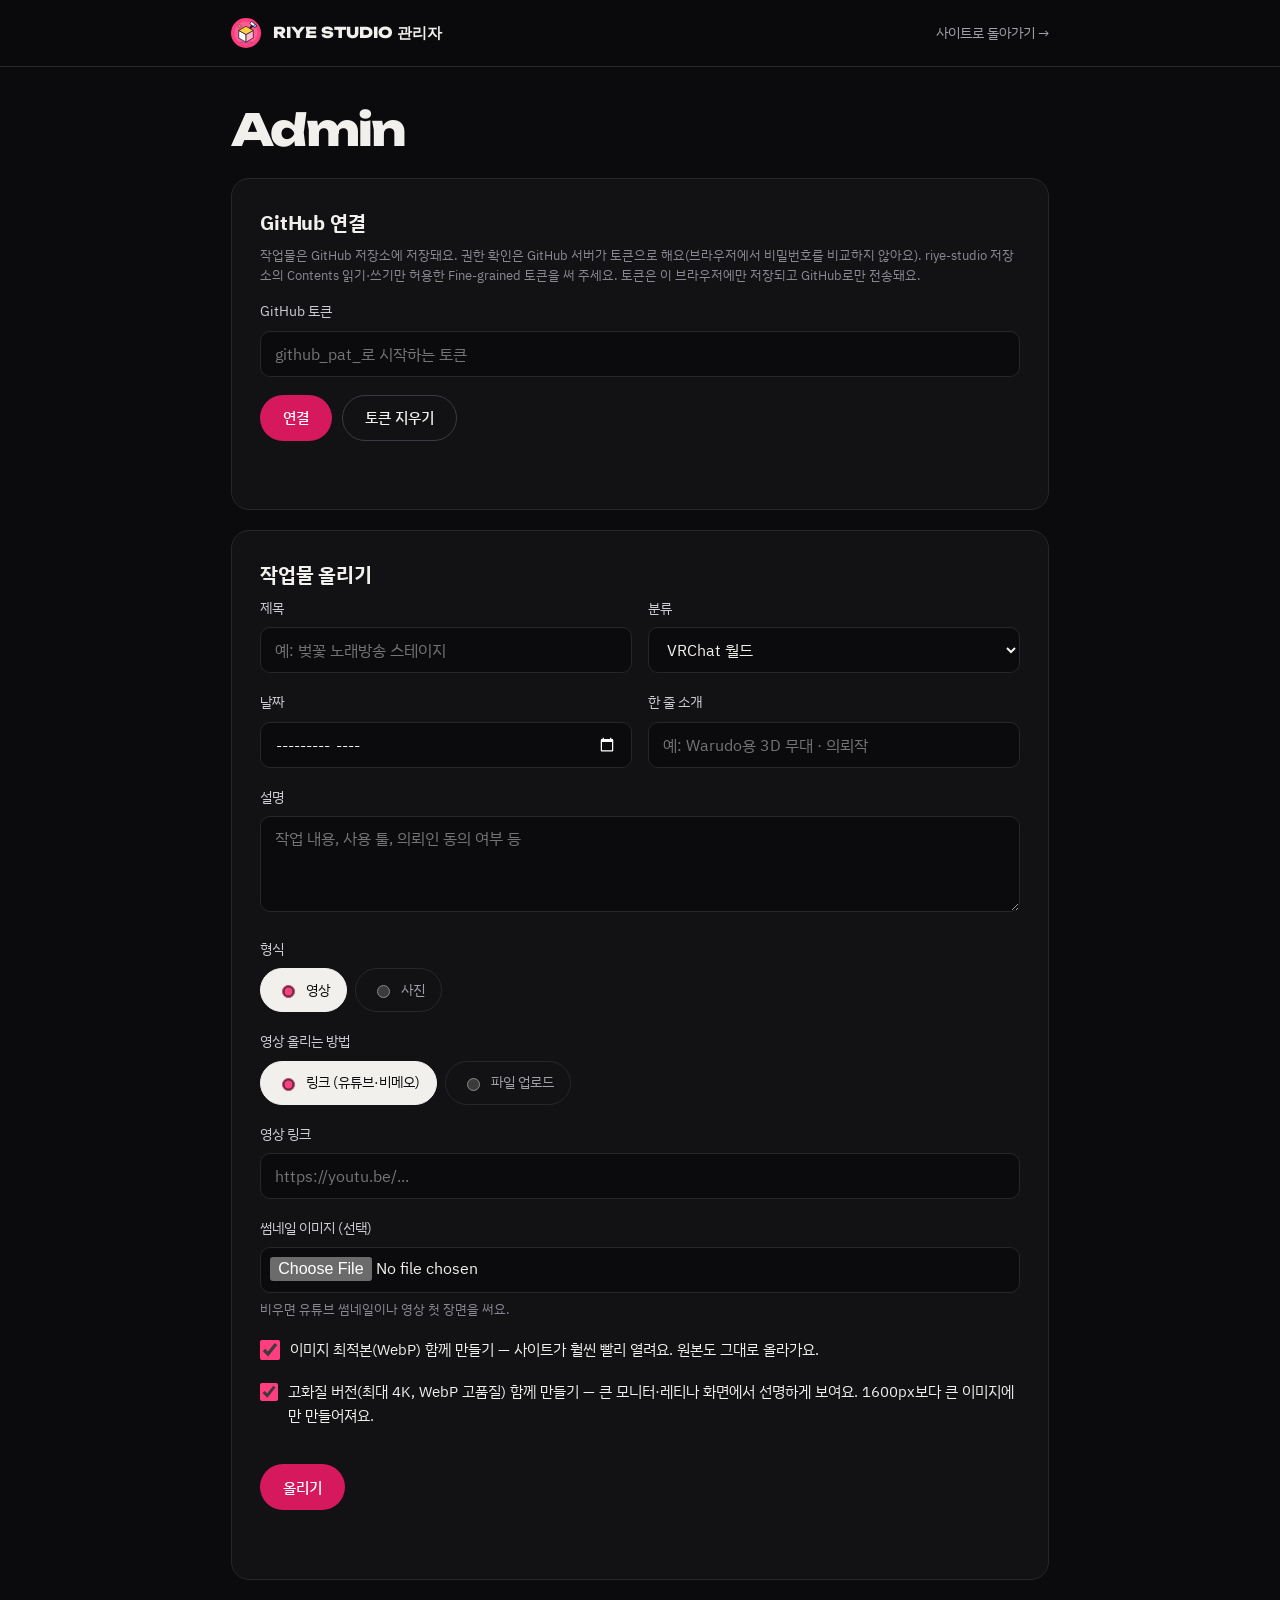
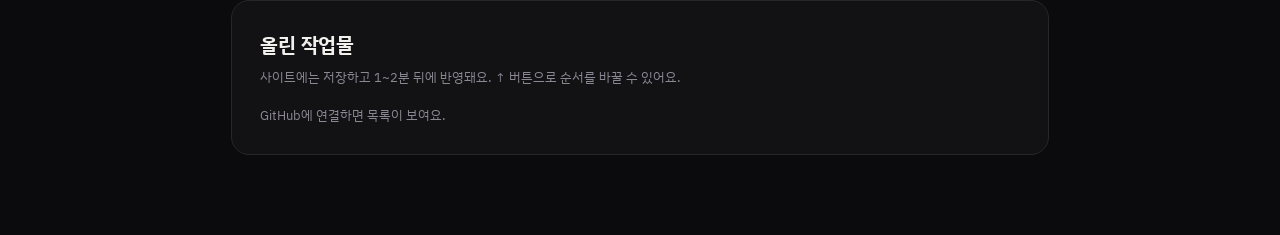
==== commit ad4b2265: "Update admin.html" ====
--- a/admin.html
+++ b/admin.html
@@ -97,10 +97,11 @@
     </div>
 
     <div id="photoBox" class="grid" hidden>
-      <div><label for="pfiles">사진·영상 파일</label><input id="pfiles" type="file" accept="image/*,video/*" multiple><p class="hint">사진과 영상을 여러 개 함께 고를 수 있어요. 첫 번째 사진이 썸네일이 돼요.</p></div>
+      <div><label for="pfiles">사진·영상 파일</label><input id="pfiles" type="file" accept="image/*,video/*" multiple><p class="hint">사진과 영상을 여러 개 함께 고를 수 있어요. 첫 번째 사진이 썸네일이 돼요. 파일 하나 최대 95MB, 원본 해상도 그대로 저장돼요. 고화질로 보여주려면 긴 변 3840px 이상, 압축을 적게 한 JPG·PNG로 올려 주세요.</p></div>
       <div><label for="plinks">추가 영상 링크 (선택, 줄마다 하나)</label><textarea id="plinks" style="min-height:60px" placeholder="https://youtu.be/..."></textarea></div>
     </div>
     <label class="check"><input type="checkbox" id="optimize" checked> <span>이미지 최적본(WebP) 함께 만들기 — 사이트가 훨씬 빨리 열려요. 원본도 그대로 올라가요.</span></label>
+    <label class="check"><input type="checkbox" id="hd" checked> <span>고화질 버전(최대 4K, WebP 고품질) 함께 만들기 — 큰 모니터·레티나 화면에서 선명하게 보여요. 1600px보다 큰 이미지에만 만들어져요.</span></label>
     <div class="files" id="picked"></div>
 
     <div><button class="btn" type="submit" id="save">올리기</button><div class="bar" hidden id="bar"><i></i></div></div>
@@ -160,7 +161,7 @@
   return top>sh*.02&&bot>sh*.02?[Math.round(top*bmp.height/sh),Math.round(bot*bmp.height/sh)]:[0,0];
 };
 // WebP 최적본: 긴 변 기준으로 줄여서 WebP로 변환 (GIF·SVG는 원본만)
-const toWebp=async(file,max)=>{
+const toWebp=async(file,max,q=.82)=>{
   if(!/^image\/(png|jpe?g|webp|bmp)$/.test(file.type))return null;
   const bmp=await createImageBitmap(file);
   // 위아래 검은 여백(레터박스)이 있으면 최적본에서만 잘라내요. 원본은 그대로 올라가요.
@@ -169,8 +170,9 @@
   const w=Math.round(bmp.width*k),h=Math.round(sh*k);
   const c=document.createElement('canvas');c.width=w;c.height=h;
   c.getContext('2d').drawImage(bmp,0,t,bmp.width,sh,0,0,w,h);bmp.close&&bmp.close();
-  const blob=await new Promise(r=>c.toBlob(r,'image/webp',.82));
-  return blob&&blob.type==='image/webp'?blob:null;
+  const blob=await new Promise(r=>c.toBlob(r,'image/webp',q));
+  if(!blob||blob.type!=='image/webp')return null;
+  blob.w=w;blob.scaled=k<1;return blob;
 };
 
 const loadWorks=async()=>{
@@ -212,6 +214,7 @@
   const fs=kind()==='photo'?[...$('pfiles').files]:[...(vsrc()==='file'?$('vfile').files:[]),...$('thumb').files];
   $('picked').innerHTML=fs.map(f=>`<span>${f.type.startsWith('video')?'🎬':'🖼'} ${esc(f.name)} · ${(f.size/1048576).toFixed(1)}MB${f.size>95*1048576?' <b class="bad">너무 커요</b>':''}</span>`).join('');
 };
+$('optimize').addEventListener('change',()=>{$('hd').disabled=!$('optimize').checked});
 $('f').addEventListener('change',sync);sync();
 
 const isLink=u=>/^https?:\/\/\S+$/i.test(u);
@@ -236,13 +239,13 @@
   }
   const all=[...uploads.map(u=>u.f),...(thumbFile?[thumbFile]:[])];
   if(all.some(f=>f.size>95*1048576)){msg.innerHTML='<span class="bad">95MB가 넘는 파일이 있어요. 유튜브 링크로 올려주세요.</span>';return}
-  const opt=$('optimize').checked;
+  const opt=$('optimize').checked, hd=opt&&$('hd').checked;
   const nImg=all.filter(f=>f.type.startsWith('image')).length;
 
   const id=new Date().toISOString().slice(0,10).replace(/-/g,'')+'-'+Math.random().toString(36).slice(2,7);
   $('save').disabled=true;bar.hidden=false;fill.style.width='0%';
   try{
-    const total=all.length+(opt?nImg*2:0)+1;let done=0;
+    const total=all.length+(opt?nImg*(hd?3:2):0)+1;let done=0;
     const putBlob=async(blob,path,label)=>{
       msg.textContent=`올리는 중: ${label}`;
       await gh('/contents/'+path.split('/').map(encodeURIComponent).join('/'),{method:'PUT',body:JSON.stringify({message:`포트폴리오 파일: ${title}`,content:await blobB64(blob),branch:BRANCH})});
@@ -254,9 +257,10 @@
       if(opt&&f.type.startsWith('image')){
         const stem=base.replace(/\.[^./]+$/,'');
         try{
-          const big=await toWebp(f,1600); if(big) out.opt=await putBlob(big,stem+'.opt.webp',f.name+' (최적본)'); else done++;
-          const sm=await toWebp(f,720); if(sm) out.sm=await putBlob(sm,stem+'.sm.webp',f.name+' (작은 최적본)'); else done++;
-        }catch(err){done+=2}
+          const big=await toWebp(f,1600); if(big){out.opt=await putBlob(big,stem+'.opt.webp',f.name+' (최적본)');out.optW=big.w} else done++;
+          const sm=await toWebp(f,720); if(sm){out.sm=await putBlob(sm,stem+'.sm.webp',f.name+' (작은 최적본)');out.smW=sm.w} else done++;
+          if(hd){const h=big&&big.scaled?await toWebp(f,3840,.92):null; if(h){out.hd=await putBlob(h,stem+'.hd.webp',f.name+' (고화질)');out.hdW=h.w} else done++}
+        }catch(err){done=Math.min(total-1,done+2)}
       }
       return out;
     };
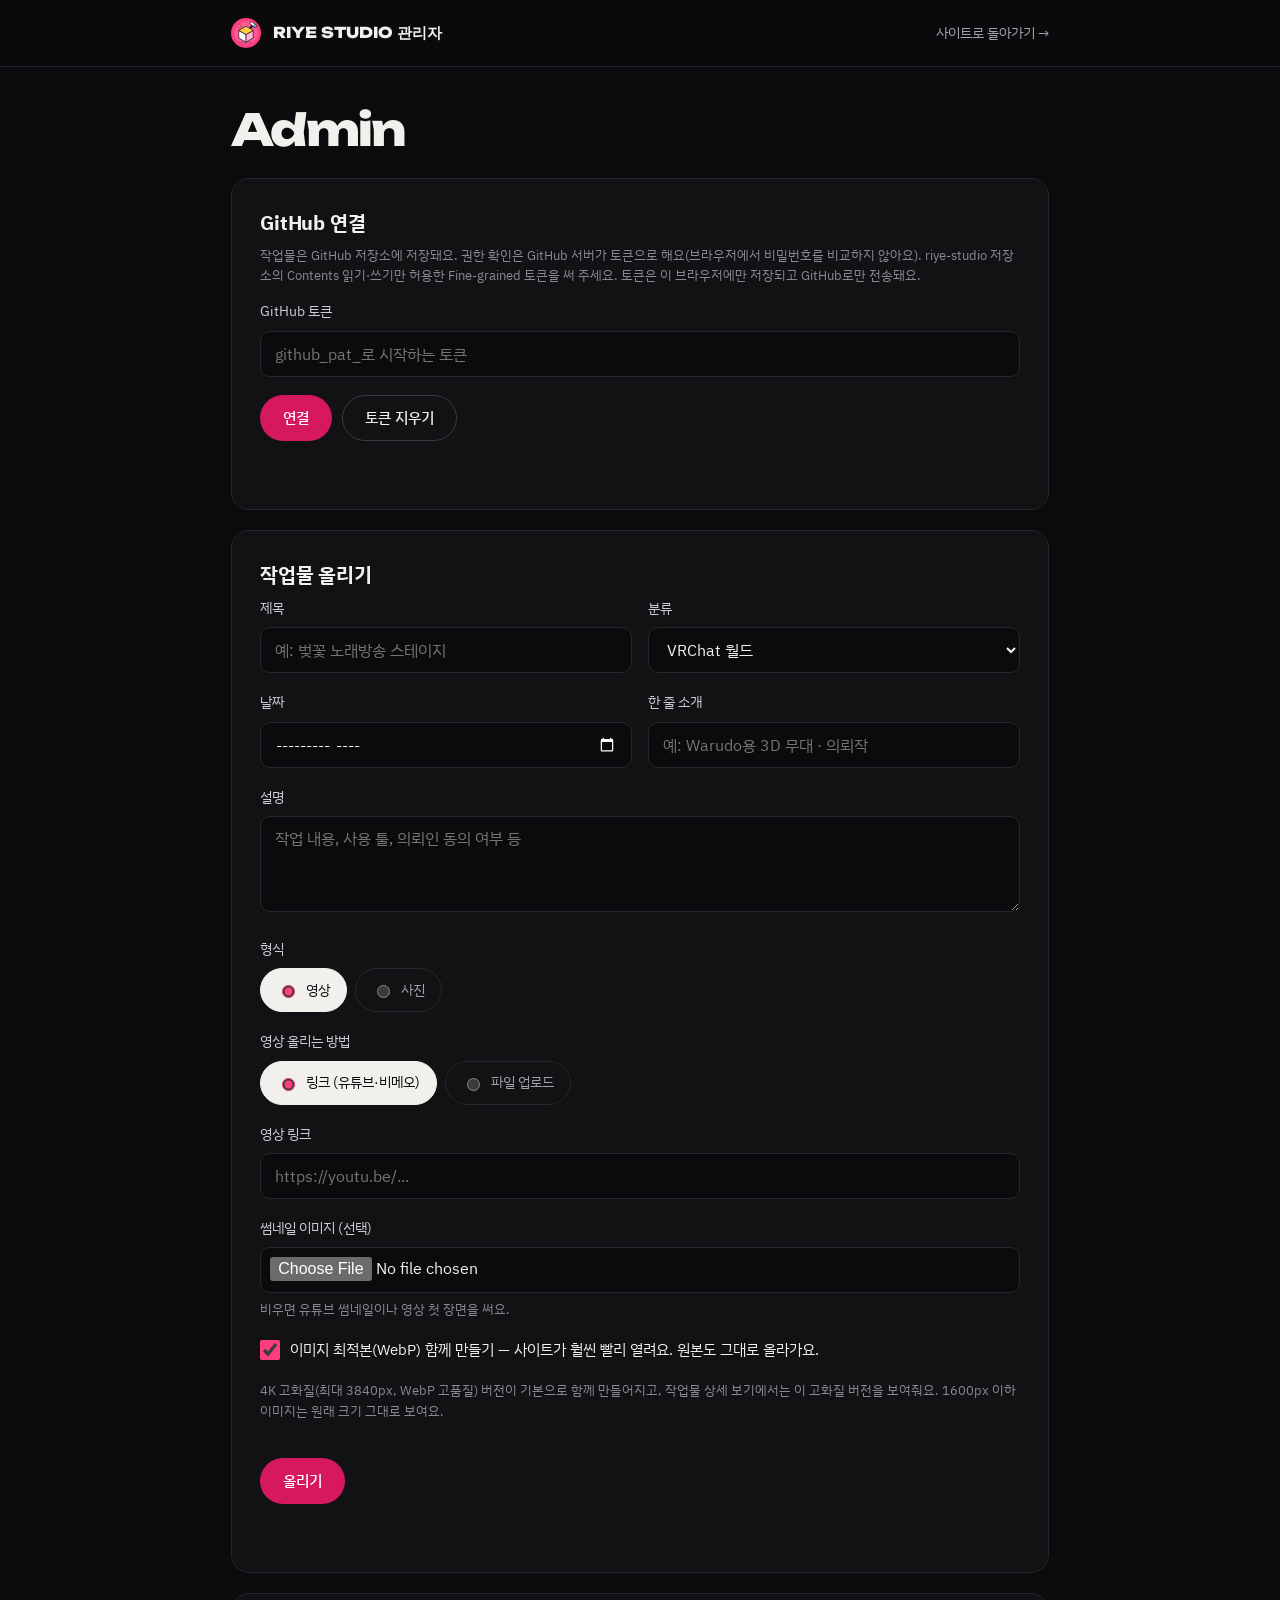
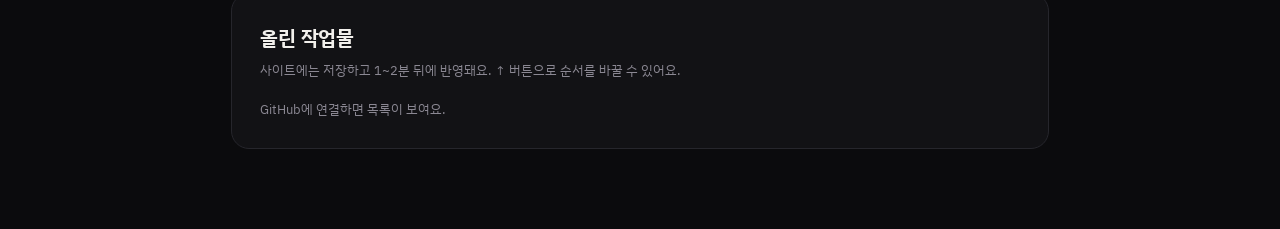
==== commit 7db60350: "Update admin.html" ====
--- a/admin.html
+++ b/admin.html
@@ -101,7 +101,7 @@
       <div><label for="plinks">추가 영상 링크 (선택, 줄마다 하나)</label><textarea id="plinks" style="min-height:60px" placeholder="https://youtu.be/..."></textarea></div>
     </div>
     <label class="check"><input type="checkbox" id="optimize" checked> <span>이미지 최적본(WebP) 함께 만들기 — 사이트가 훨씬 빨리 열려요. 원본도 그대로 올라가요.</span></label>
-    <label class="check"><input type="checkbox" id="hd" checked> <span>고화질 버전(최대 4K, WebP 고품질) 함께 만들기 — 큰 모니터·레티나 화면에서 선명하게 보여요. 1600px보다 큰 이미지에만 만들어져요.</span></label>
+    <p class="hint" style="margin:0">4K 고화질(최대 3840px, WebP 고품질) 버전이 기본으로 함께 만들어지고, 작업물 상세 보기에서는 이 고화질 버전을 보여줘요. 1600px 이하 이미지는 원래 크기 그대로 보여요.</p>
     <div class="files" id="picked"></div>
 
     <div><button class="btn" type="submit" id="save">올리기</button><div class="bar" hidden id="bar"><i></i></div></div>
@@ -214,7 +214,6 @@
   const fs=kind()==='photo'?[...$('pfiles').files]:[...(vsrc()==='file'?$('vfile').files:[]),...$('thumb').files];
   $('picked').innerHTML=fs.map(f=>`<span>${f.type.startsWith('video')?'🎬':'🖼'} ${esc(f.name)} · ${(f.size/1048576).toFixed(1)}MB${f.size>95*1048576?' <b class="bad">너무 커요</b>':''}</span>`).join('');
 };
-$('optimize').addEventListener('change',()=>{$('hd').disabled=!$('optimize').checked});
 $('f').addEventListener('change',sync);sync();
 
 const isLink=u=>/^https?:\/\/\S+$/i.test(u);
@@ -239,7 +238,7 @@
   }
   const all=[...uploads.map(u=>u.f),...(thumbFile?[thumbFile]:[])];
   if(all.some(f=>f.size>95*1048576)){msg.innerHTML='<span class="bad">95MB가 넘는 파일이 있어요. 유튜브 링크로 올려주세요.</span>';return}
-  const opt=$('optimize').checked, hd=opt&&$('hd').checked;
+  const opt=$('optimize').checked, hd=opt;
   const nImg=all.filter(f=>f.type.startsWith('image')).length;
 
   const id=new Date().toISOString().slice(0,10).replace(/-/g,'')+'-'+Math.random().toString(36).slice(2,7);
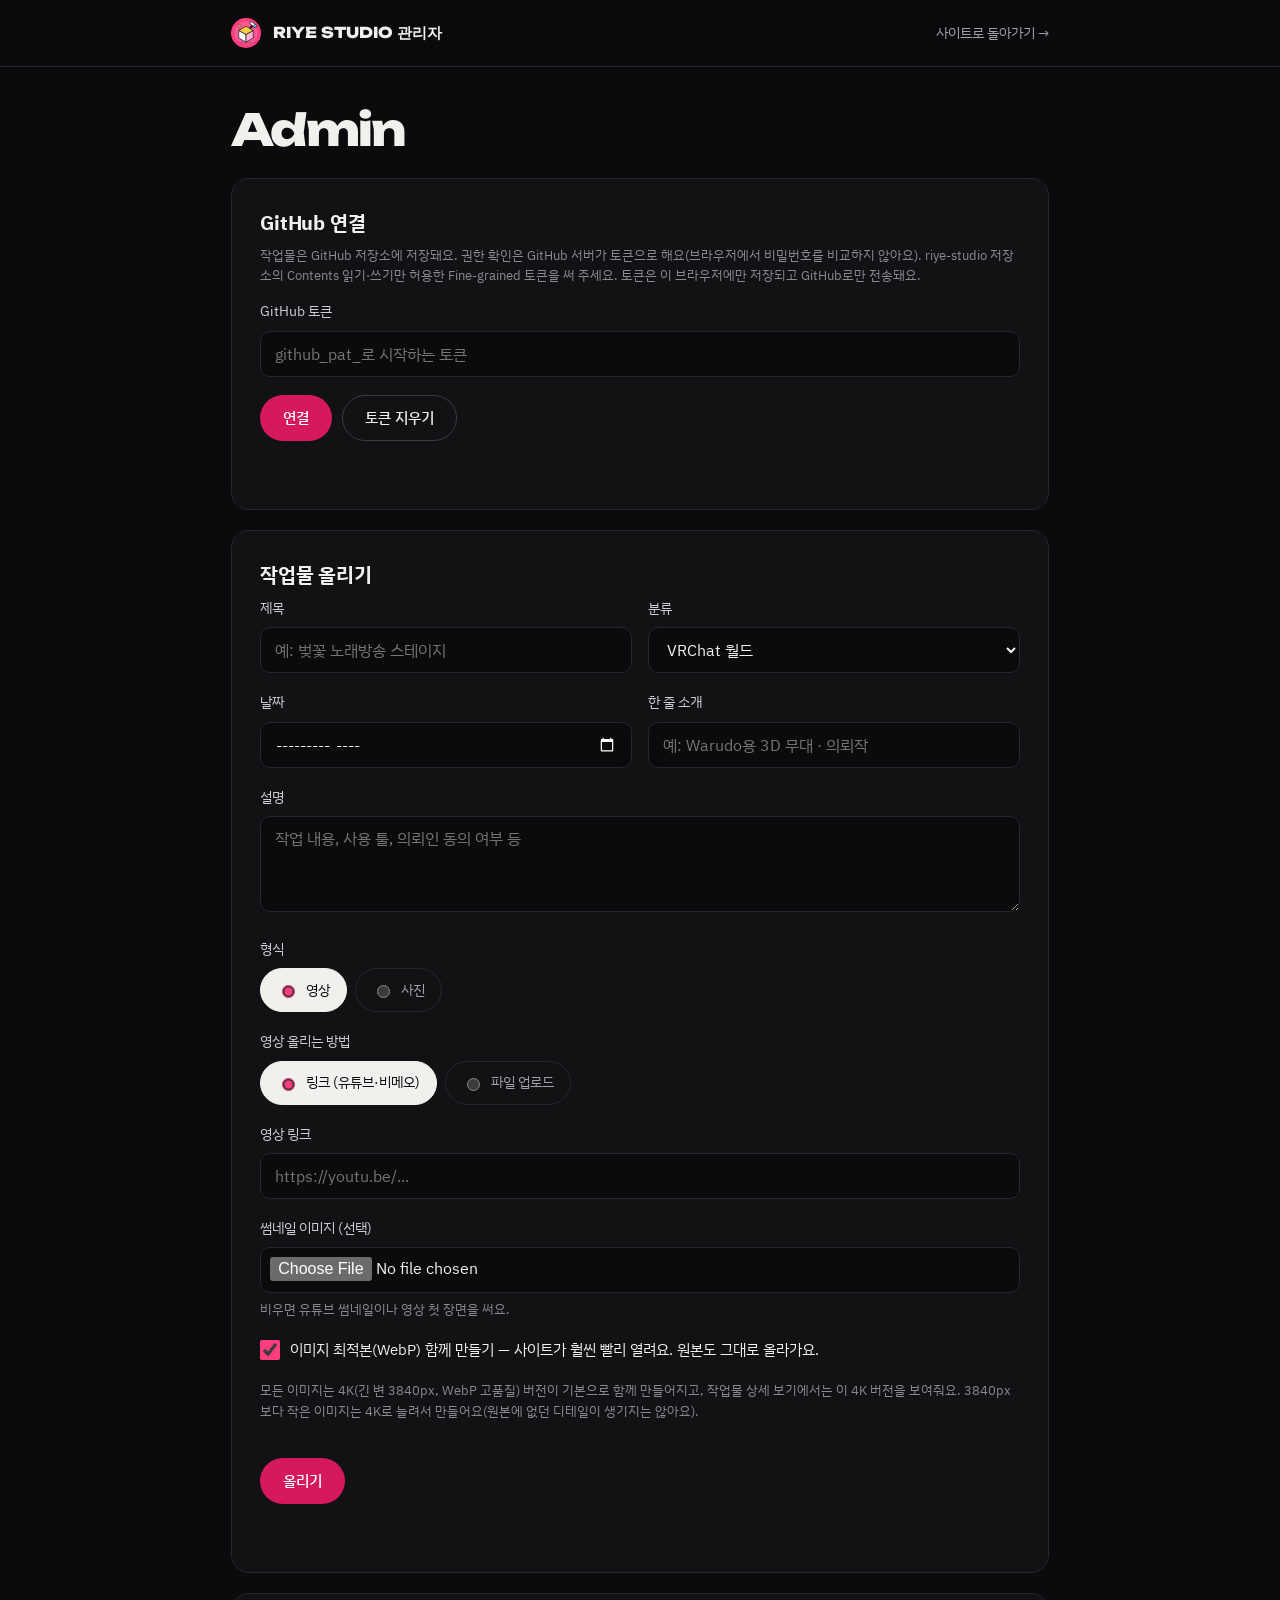
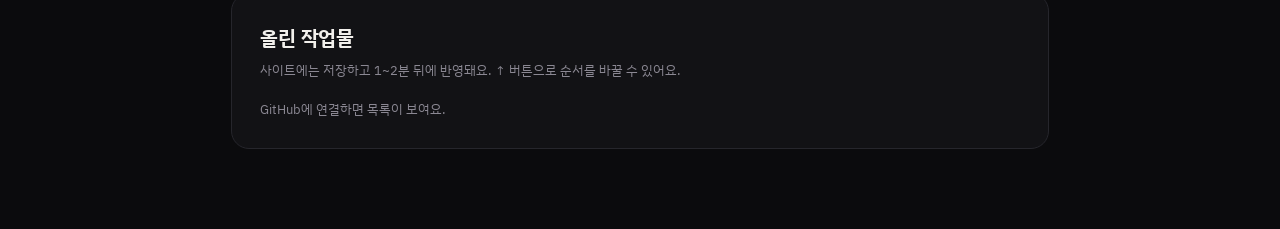
==== commit 1a1f07aa: "Update admin.html" ====
--- a/admin.html
+++ b/admin.html
@@ -101,7 +101,7 @@
       <div><label for="plinks">추가 영상 링크 (선택, 줄마다 하나)</label><textarea id="plinks" style="min-height:60px" placeholder="https://youtu.be/..."></textarea></div>
     </div>
     <label class="check"><input type="checkbox" id="optimize" checked> <span>이미지 최적본(WebP) 함께 만들기 — 사이트가 훨씬 빨리 열려요. 원본도 그대로 올라가요.</span></label>
-    <p class="hint" style="margin:0">4K 고화질(최대 3840px, WebP 고품질) 버전이 기본으로 함께 만들어지고, 작업물 상세 보기에서는 이 고화질 버전을 보여줘요. 1600px 이하 이미지는 원래 크기 그대로 보여요.</p>
+    <p class="hint" style="margin:0">모든 이미지는 4K(긴 변 3840px, WebP 고품질) 버전이 기본으로 함께 만들어지고, 작업물 상세 보기에서는 이 4K 버전을 보여줘요. 3840px보다 작은 이미지는 4K로 늘려서 만들어요(원본에 없던 디테일이 생기지는 않아요).</p>
     <div class="files" id="picked"></div>
 
     <div><button class="btn" type="submit" id="save">올리기</button><div class="bar" hidden id="bar"><i></i></div></div>
@@ -161,15 +161,15 @@
   return top>sh*.02&&bot>sh*.02?[Math.round(top*bmp.height/sh),Math.round(bot*bmp.height/sh)]:[0,0];
 };
 // WebP 최적본: 긴 변 기준으로 줄여서 WebP로 변환 (GIF·SVG는 원본만)
-const toWebp=async(file,max,q=.82)=>{
+const toWebp=async(file,max,q=.82,up=false)=>{
   if(!/^image\/(png|jpe?g|webp|bmp)$/.test(file.type))return null;
   const bmp=await createImageBitmap(file);
   // 위아래 검은 여백(레터박스)이 있으면 최적본에서만 잘라내요. 원본은 그대로 올라가요.
   const [t,bt]=findBars(bmp), sh=bmp.height-t-bt;
-  const k=Math.min(1,max/Math.max(bmp.width,sh));
+  const k=up?max/Math.max(bmp.width,sh):Math.min(1,max/Math.max(bmp.width,sh));
   const w=Math.round(bmp.width*k),h=Math.round(sh*k);
   const c=document.createElement('canvas');c.width=w;c.height=h;
-  c.getContext('2d').drawImage(bmp,0,t,bmp.width,sh,0,0,w,h);bmp.close&&bmp.close();
+  const cx=c.getContext('2d');cx.imageSmoothingEnabled=true;cx.imageSmoothingQuality='high';cx.drawImage(bmp,0,t,bmp.width,sh,0,0,w,h);bmp.close&&bmp.close();
   const blob=await new Promise(r=>c.toBlob(r,'image/webp',q));
   if(!blob||blob.type!=='image/webp')return null;
   blob.w=w;blob.scaled=k<1;return blob;
@@ -258,7 +258,7 @@
         try{
           const big=await toWebp(f,1600); if(big){out.opt=await putBlob(big,stem+'.opt.webp',f.name+' (최적본)');out.optW=big.w} else done++;
           const sm=await toWebp(f,720); if(sm){out.sm=await putBlob(sm,stem+'.sm.webp',f.name+' (작은 최적본)');out.smW=sm.w} else done++;
-          if(hd){const h=big&&big.scaled?await toWebp(f,3840,.92):null; if(h){out.hd=await putBlob(h,stem+'.hd.webp',f.name+' (고화질)');out.hdW=h.w} else done++}
+          if(hd){const h=await toWebp(f,3840,.92,true); if(h){out.hd=await putBlob(h,stem+'.4k.webp',f.name+' (고화질)');out.hdW=h.w} else done++}
         }catch(err){done=Math.min(total-1,done+2)}
       }
       return out;
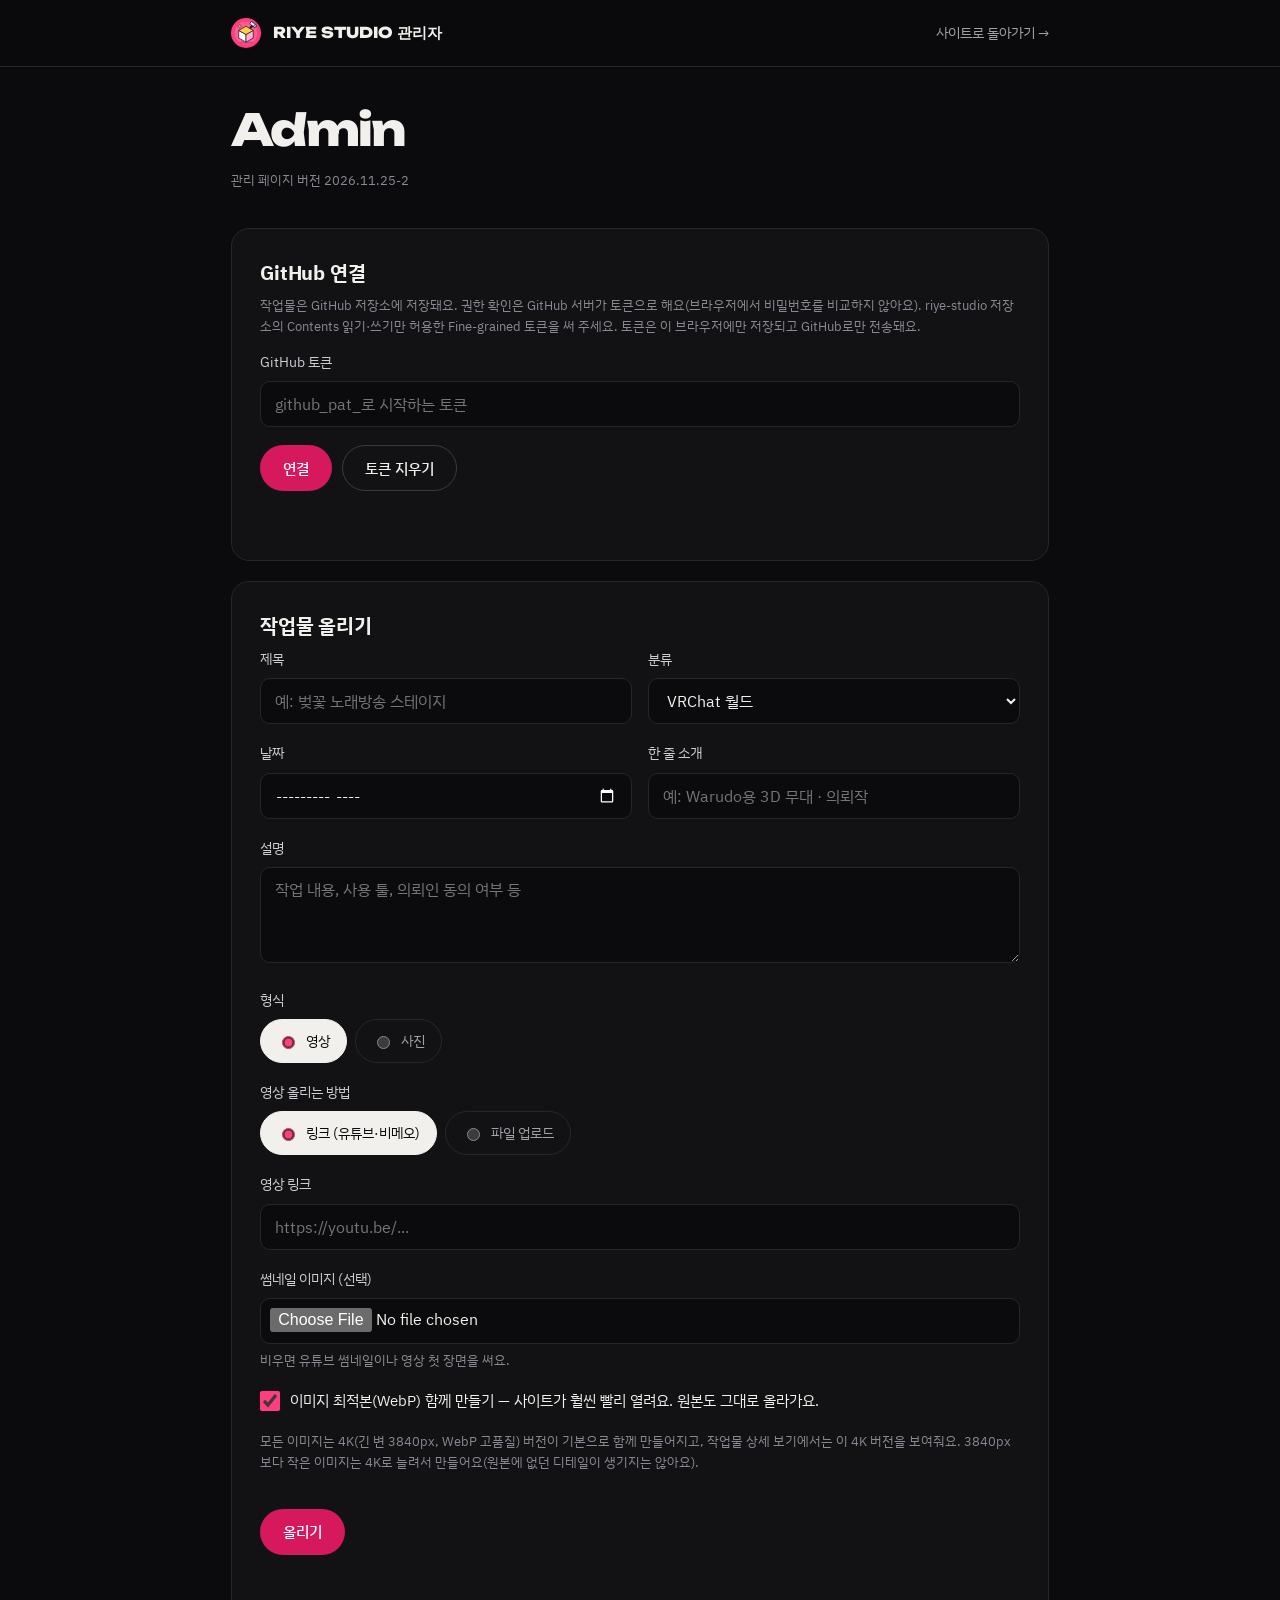
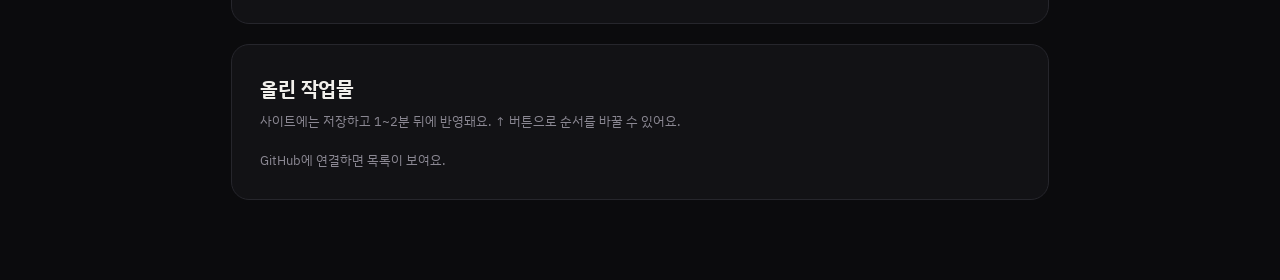
==== commit d4bb4484: "Update admin.html" ====
--- a/admin.html
+++ b/admin.html
@@ -59,6 +59,7 @@
 <header><div class="hd"><img src="assets/logo.svg" alt="" width="30" height="30"><b>RIYE STUDIO 관리자</b><a href="./">사이트로 돌아가기 →</a></div></header>
 <main>
 <h1>Admin</h1>
+<p class="hint" style="margin:-8px 0 18px">관리 페이지 버전 2026.11.25-2</p>
 
 <section id="auth">
   <h2>GitHub 연결</h2>
@@ -75,8 +76,9 @@
   <form id="f" class="grid" novalidate>
     <div class="two">
       <div><label for="title">제목</label><input id="title" placeholder="예: 벚꽃 노래방송 스테이지"></div>
-      <div><label for="cat">분류</label><select id="cat"><option>VRChat 월드</option><option>방송 배경·무대</option><option>3D 모델링</option><option>방송용 영상</option><option>사진</option><option>기타</option></select></div>
-    </div>
+      <div><label for="cat">분류</label><select id="cat"><option>VRChat 월드</option><option>방송 배경·무대</option><option>3D 모델링</option><option>영상</option><option>사진</option><option>기타</option></select></div>
+    </div>
+    <div id="subBox" hidden><label for="sub">영상 세부 분류</label><select id="sub" data-vsub></select><p class="hint">숏폼, 롱폼, 게임 영상처럼 사이트에서 영상을 더 잘게 나눠 보여줘요.</p></div>
     <div class="two">
       <div><label for="date">날짜</label><input id="date" type="month"></div>
       <div><label for="desc0">한 줄 소개</label><input id="desc0" placeholder="예: Warudo용 3D 무대 · 의뢰작"></div>
@@ -115,8 +117,9 @@
   <form id="ef" class="grid" novalidate>
     <div class="two">
       <div><label for="eTitle">제목</label><input id="eTitle"></div>
-      <div><label for="eCat">분류</label><select id="eCat"><option>VRChat 월드</option><option>방송 배경·무대</option><option>3D 모델링</option><option>방송용 영상</option><option>사진</option><option>기타</option></select></div>
-    </div>
+      <div><label for="eCat">분류</label><select id="eCat"><option>VRChat 월드</option><option>방송 배경·무대</option><option>3D 모델링</option><option>영상</option><option>사진</option><option>기타</option></select></div>
+    </div>
+    <div id="eSubBox" hidden><label for="eSub">영상 세부 분류</label><select id="eSub" data-vsub></select></div>
     <div class="two">
       <div><label for="eDate">날짜</label><input id="eDate" type="month"></div>
       <div><label for="eSum">한 줄 소개</label><input id="eSum"></div>
@@ -138,12 +141,17 @@
 {
 const OWNER='Riye-web', REPO='riye-studio', BRANCH='main', API=`https://api.github.com/repos/${OWNER}/${REPO}`;
 const $=id=>document.getElementById(id);
+const VSUBS=['숏폼','롱폼','게임 영상','제품·광고 영상','인트로·오프닝','뮤직비디오·PV','3D 애니메이션·렌더','방송 하이라이트','기타 영상'];
+const normCat=c=>c==='방송용 영상'?'영상':c;
+document.querySelectorAll('[data-vsub]').forEach(s=>s.innerHTML=VSUBS.map(v=>`<option>${v}</option>`).join(''));
+const subSync=()=>{$('subBox').hidden=$('cat').value!=='영상';$('eSubBox').hidden=$('eCat').value!=='영상'};
+$('cat').addEventListener('change',subSync);$('eCat').addEventListener('change',subSync);
 const esc=s=>String(s??'').replace(/[&<>"']/g,c=>({'&':'&amp;','<':'&lt;','>':'&gt;','"':'&quot;',"'":'&#39;'}[c]));
 let token=''; try{token=localStorage.getItem('riye-gh')||''}catch(e){}
 let works=[], worksSha=null, editId=null;
 
 const gh=async(path,opt={})=>{
-  const r=await fetch(API+path,{...opt,headers:{Authorization:`Bearer ${token}`,Accept:'application/vnd.github+json','X-GitHub-Api-Version':'2022-11-28',...(opt.headers||{})}});
+  const r=await fetch(API+path,{cache:'no-store',...opt,headers:{Authorization:`Bearer ${token}`,Accept:'application/vnd.github+json','X-GitHub-Api-Version':'2022-11-28',...(opt.headers||{})}});
   if(!r.ok){const t=await r.json().catch(()=>({}));const e=new Error(t.message||r.status);e.status=r.status;throw e}
   return r.status===204?null:r.json();
 };
@@ -176,7 +184,9 @@
 };
 
 const loadWorks=async()=>{
-  try{const d=await gh(`/contents/works.json?ref=${BRANCH}`);worksSha=d.sha;works=JSON.parse(fromB64Text(d.content)||'[]')}
+  // 브랜치 이름으로 읽으면 저장 직후 몇 초 동안 옛 목록이 올 수 있어서, 최신 커밋을 먼저 확인하고 그 커밋 기준으로 읽어요
+  let ref=BRANCH;try{const r=await gh(`/git/ref/heads/${BRANCH}?t=${Date.now()}`);if(r&&r.object&&r.object.sha)ref=r.object.sha}catch(e){}
+  try{const d=await gh(`/contents/works.json?ref=${ref}&t=${Date.now()}`);worksSha=d.sha;works=JSON.parse(fromB64Text(d.content)||'[]')}
   catch(e){if(e.status===404){works=[];worksSha=null}else throw e}
   renderList();
 };
@@ -186,8 +196,17 @@
   const d=await gh('/contents/works.json',{method:'PUT',body:JSON.stringify(body)});
   worksSha=d.content.sha;
 };
+// 항상 GitHub의 최신 목록을 받아서 바꾼 뒤 저장해요. 다른 저장과 겹치면(409) 최신본으로 다시 시도해요.
+const updateWorks=async(msg,fn)=>{
+  for(let t=0;t<6;t++){
+    await loadWorks();fn(works);
+    try{await saveWorks(msg);renderList();return}
+    catch(e){if(e.status!==409&&!/does not match/i.test(e.message))throw e;await new Promise(r=>setTimeout(r,1000*(t+1)))}
+  }
+  throw new Error('저장이 계속 겹쳐요. 잠시 뒤 다시 시도해 주세요');
+};
 const renderList=()=>{
-  $('list').innerHTML=works.length?works.map(w=>{const t=thumbOf(w);return `<div class="item">${t?`<img src="${esc(t)}" alt="" loading="lazy">`:''}<div><b>${esc(w.title)}</b><span>${esc([w.kind==='photo'?'사진':'영상',w.category,w.date,`미디어 ${(w.media||[]).length}개`].filter(Boolean).join(' · '))}</span></div><button type="button" data-up="${esc(w.id)}" aria-label="${esc(w.title)} 위로">↑</button><button type="button" data-edit="${esc(w.id)}">편집</button><button type="button" data-del="${esc(w.id)}">삭제</button></div>`}).join(''):'<p class="hint">아직 올린 작업물이 없어요.</p>';
+  $('list').innerHTML=works.length?works.map(w=>{const t=thumbOf(w);return `<div class="item">${t?`<img src="${esc(t)}" alt="" loading="lazy">`:''}<div><b>${esc(w.title)}</b><span>${esc([w.kind==='photo'?'사진':'영상',[normCat(w.category),w.sub].filter(Boolean).join(' · '),w.date,`미디어 ${(w.media||[]).length}개`].filter(Boolean).join(' · '))}</span></div><button type="button" data-up="${esc(w.id)}" aria-label="${esc(w.title)} 위로">↑</button><button type="button" data-edit="${esc(w.id)}">편집</button><button type="button" data-del="${esc(w.id)}">삭제</button></div>`}).join(''):'<p class="hint">아직 올린 작업물이 없어요.</p>';
 };
 
 const connect=async()=>{
@@ -268,12 +287,11 @@
     let thumb={};
     if(thumbFile){const r=await putFile(thumbFile,0);thumb={thumb:r.src,...(r.sm?{thumbSm:r.sm}:{})}}
     msg.textContent='목록 저장 중…';
-    await loadWorks();
-    works.unshift({id,title,kind:k,category:$('cat').value,date:$('date').value.replace('-','.'),summary:$('desc0').value.trim(),desc:$('desc').value.trim(),...thumb,media:[...fileMedia,...media]});
-    await saveWorks(`포트폴리오 추가: ${title}`);
-    fill.style.width='100%';renderList();
+    const entry={id,title,kind:k,category:$('cat').value,...($('cat').value==='영상'?{sub:$('sub').value}:{}),date:$('date').value.replace('-','.'),summary:$('desc0').value.trim(),desc:$('desc').value.trim(),...thumb,media:[...fileMedia,...media]};
+    await updateWorks(`포트폴리오 추가: ${title}`,ws=>{if(!ws.some(x=>x.id===id))ws.unshift(entry)});
+    fill.style.width='100%';
     msg.innerHTML='<span class="ok">올렸어요! 1~2분 뒤 사이트에 나와요.</span>';
-    HTMLFormElement.prototype.reset.call($('f'));sync();
+    HTMLFormElement.prototype.reset.call($('f'));sync();subSync();
   }catch(err){msg.innerHTML=`<span class="bad">실패했어요: ${esc(err.message)}</span>`}
   finally{$('save').disabled=false;setTimeout(()=>bar.hidden=true,1500)}
 });
@@ -281,7 +299,7 @@
 // 편집
 const openEdit=w=>{
   editId=w.id;$('editBox').hidden=false;
-  $('eTitle').value=w.title||'';$('eCat').value=w.category||'기타';$('eDate').value=(w.date||'').replace('.','-');$('eSum').value=w.summary||'';$('eDesc').value=w.desc||'';$('eMsg').textContent='';
+  $('eTitle').value=w.title||'';$('eCat').value=normCat(w.category)||'기타';$('eSub').value=w.sub||VSUBS[0];subSync();$('eDate').value=(w.date||'').replace('.','-');$('eSum').value=w.summary||'';$('eDesc').value=w.desc||'';$('eMsg').textContent='';
   $('editBox').scrollIntoView({behavior:'smooth',block:'start'});$('eTitle').focus({preventScroll:true});
 };
 $('eCancel').addEventListener('click',()=>{editId=null;$('editBox').hidden=true});
@@ -292,10 +310,11 @@
   if(!title){$('eMsg').innerHTML='<span class="bad">제목을 넣어주세요.</span>';return}
   $('eSave').disabled=true;$('eMsg').textContent='저장 중…';
   try{
-    await loadWorks();
-    const w=works.find(x=>x.id===editId);if(!w)throw new Error('작업물을 찾지 못했어요');
-    Object.assign(w,{title,category:$('eCat').value,date:$('eDate').value.replace('-','.'),summary:$('eSum').value.trim(),desc:$('eDesc').value.trim()});
-    await saveWorks(`포트폴리오 수정: ${title}`);renderList();
+    const ch={title,category:$('eCat').value,date:$('eDate').value.replace('-','.'),summary:$('eSum').value.trim(),desc:$('eDesc').value.trim()},sv=$('eSub').value;
+    await updateWorks(`포트폴리오 수정: ${title}`,ws=>{
+      const w=ws.find(x=>x.id===editId);if(!w)throw new Error('작업물을 찾지 못했어요');
+      Object.assign(w,ch);if(w.category==='영상')w.sub=sv;else delete w.sub;
+    });
     $('eMsg').innerHTML='<span class="ok">저장했어요! 1~2분 뒤 사이트에 반영돼요.</span>';
   }catch(err){$('eMsg').innerHTML=`<span class="bad">저장 실패: ${esc(err.message)}</span>`}
   finally{$('eSave').disabled=false}
@@ -308,11 +327,10 @@
   if(b.dataset.edit){openEdit(works[i]);return}
   if(b.dataset.del){
     if(b.dataset.sure!=='1'){b.dataset.sure='1';b.textContent='한 번 더 누르면 삭제';setTimeout(()=>{b.dataset.sure='';b.textContent='삭제'},4000);return}
-    const [w]=works.splice(i,1);
-    try{await saveWorks(`포트폴리오 삭제: ${w.title}`);renderList()}catch(err){works.splice(i,0,w);alert2(err)}
+    const t=works[i].title;
+    try{await updateWorks(`포트폴리오 삭제: ${t}`,ws=>{const k=ws.findIndex(x=>x.id===id);if(k>-1)ws.splice(k,1)})}catch(err){alert2(err)}
   }else if(i>0){
-    [works[i-1],works[i]]=[works[i],works[i-1]];
-    try{await saveWorks('포트폴리오 순서 변경');renderList()}catch(err){[works[i-1],works[i]]=[works[i],works[i-1]];alert2(err)}
+    try{await updateWorks('포트폴리오 순서 변경',ws=>{const k=ws.findIndex(x=>x.id===id);if(k>0)[ws[k-1],ws[k]]=[ws[k],ws[k-1]]})}catch(err){alert2(err)}
   }
 });
 const alert2=err=>{$('msg').innerHTML=`<span class="bad">저장 실패: ${esc(err.message)} — 새로고침 후 다시 해주세요.</span>`};
